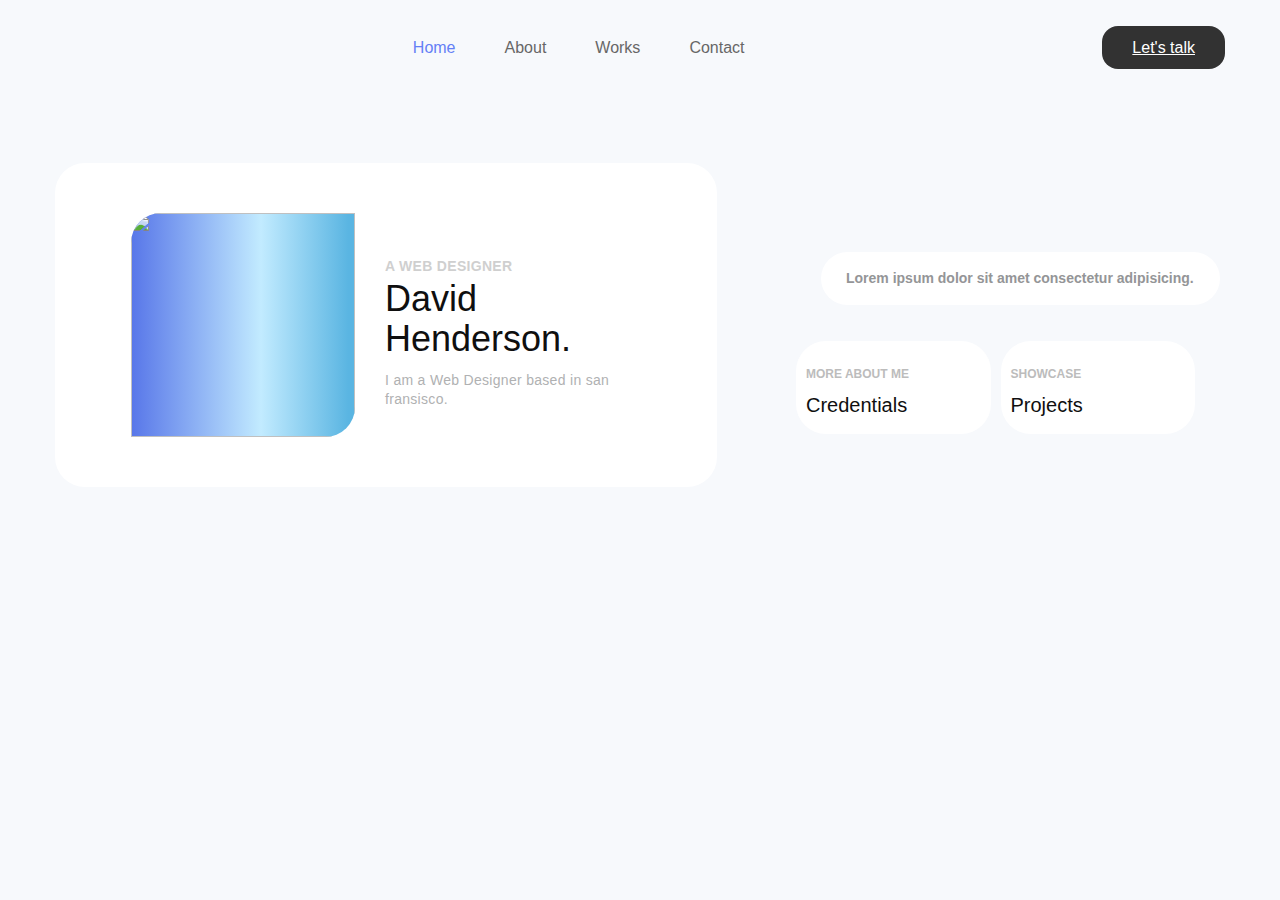
==== index.html @ 9f4f30c0 "Personal Protfolio :computer:" ====
<!DOCTYPE html>
<html lang="en">
<head>
    <meta charset="UTF-8">
    <meta name="viewport" content="width=device-width, initial-scale=1.0">
    <title>Gridx Personal Portfolio Light Version</title>

    <!-- CSS -->
    <link rel="stylesheet" href="./css/style.css">

</head>
<body>

    <!-- Nav -->
    <div class="cro-navbar">
        <div class="cro-navbar-wrapper container">
            <div class="cro-navbar-img">
                <a href="#" class="cro-navbar-img-logo">
                    <img src="https://wpriverthemes.com/gridx/wp-content/themes/gridx/assets/images/logo-dark.svg" alt="" class="cro-navbar-img-logoImg">
                </a>
            </div>
            <div class="cro-navbar-nav">
                <ul class="cro-navbar-nav-ul">
                    <li class="cro-navbar-nav-li liOne"><a href="#">Home</a></li>
                    <li class="cro-navbar-nav-li liTwo"><a href="#">About</a></li>
                    <li class="cro-navbar-nav-li liThree"><a href="#">Works</a></li>
                    <li class="cro-navbar-nav-li liFour"><a href="#">Contact</a></li>
                </ul>
            </div>
            <div class="cro-navbar-logIn">
                <a href="#" class="theme-btn">Let's talk</a>
            </div>
        </div>
    </div>

    <!-- About -->
    <div class="cro-about-area">
        <div class="cro-about-area-wrapper container">
            <div class="cro-about-area-sectionOne">
                <div class="cro-about-area-sectionOne-img about-me-box">
                    <a href="#" class="cro-about-area-sectionOne-img-link"></a>
                    <div class="cro-about-area-sectionOne-img-box">
                        <img src="	https://wpriverthemes.com/gridxlight/wp-content/uploads/2023/04/me.png" alt="" class="cro-about-area-sectionOne-img-boxImg">
                    </div>
                    <div class="cro-about-area-sectionOne-des">
                        <h4 class="cro-about-area-sectionOne-des-h4">A WEB DESIGNER</h4>
                        <h1 class="cro-about-area-sectionOne-des-h1">David Henderson.</h1>
                        <p class="cro-about-area-sectionOne-des-p">I am a Web Designer based in san fransisco.</p>
                        <a href="#" class="cro-about-area-sectionOne-des-btn">
                            <img src="https://wpriverthemes.com/gridx/wp-content/themes/gridx/assets/images/icon-2.svg" alt="" class="cro-about-area-sectionOne-des-btnImg">
                        </a>
                    </div>
                </div>
                <div class="cro-about-area-sectionOne-details">
                    <div class="cro-about-area-sectionOne-details-tab">
                        <h4 class="cro-about-area-sectionOne-details-tab-h4">Lorem ipsum dolor sit amet consectetur adipisicing.</h4>
                    </div>
                    <div class="cro-about-area-sectionOne-details-tab-img">
                        <div class="cro-about-area-sectionOne-details-tab-imgOne">
                            <a href="#" class="cro-about-area-sectionOne-details-tab-imgOne-link"></a>
                            <img src="https://wpriverthemes.com/gridxlight/wp-content/uploads/2023/04/sign.png" alt="" class="cro-about-area-sectionOne-details-tab-imgOne-linkImg">
                            <div class="cro-about-area-sectionOne-details-tab-imgOne-details">
                                <div class="cro-about-area-sectionOne-details-tab-imgOne-det">
                                    <h4 class="cro-about-area-sectionOne-details-tab-imgOne-det-h4">MORE ABOUT ME</h4>
                                    <h1 class="cro-about-area-sectionOne-details-tab-imgOne-det-h1">Credentials</h1>
                                </div>
                                <div class="cro-about-area-sectionOne-des-btn-btnImg">
                                    <img src="https://wpriverthemes.com/gridx/wp-content/themes/gridx/assets/images/icon-2.svg" alt="" class="cro-about-area-sectionOne-des-btnImg">
                                </div>
                            </div>
                        </div>
                        <div class="cro-about-area-sectionOne-details-tab-imgTwo">
                            <a href="#" class="cro-about-area-sectionOne-details-tab-imgOne-link"></a>
                            <img src="	https://wpriverthemes.com/gridxlight/wp-content/uploads/2023/04/my-works.png" alt="" class="cro-about-area-sectionOne-details-tab-imgOne-linkImg">
                            <div class="cro-about-area-sectionOne-details-tab-imgOne-details">
                                <div class="cro-about-area-sectionOne-details-tab-imgOne-det">
                                    <h4 class="cro-about-area-sectionOne-details-tab-imgOne-det-h4">SHOWCASE</h4>
                                    <h1 class="cro-about-area-sectionOne-details-tab-imgOne-det-h1">Projects</h1>
                                </div>
                                <div class="cro-about-area-sectionOne-des-btn-btnImg">
                                    <img src="https://wpriverthemes.com/gridx/wp-content/themes/gridx/assets/images/icon-2.svg" alt="" class="cro-about-area-sectionOne-des-btnImg">
                                </div>
                            </div>
                        </div>
                    </div>
                </div>
            </div>
            <div class="cro-about-area-sectionTwo">
                
            </div>
            <div class="cro-about-area-sectionThree"></div>
        </div>
    </div>
</body>
</html>
---- css/style.css ----
body {
    font-family: 'Inter', sans-serif;
    font-size: 14px;
    scroll-behavior: smooth;
    color: #949597;
    background: #F7F9FC;
    line-height: 19.2px;
}


/* navbar */
.cro-navbar{
    margin-top: 12px;
}

.container{
    max-width: 1170px;
    margin-left: auto;
    margin-right: auto;
}

.cro-navbar-wrapper{
    display: flex;
    align-items: center;
    justify-content: space-between;
}

.cro-navbar-img-logo{
    display: inline-block;
    z-index: 16;
}

.cro-navbar-img-logoImg{
    display: block;
}

.cro-navbar-nav{
    margin: 0;
    padding: 0;
    position: relative;
    display: flex;
    flex-wrap: wrap;
    align-items: center;
    justify-content: space-between;
}

.cro-navbar-nav-ul{
    display: flex;
    align-items: center;
    gap: 49px;
    margin: 0;
    padding: 0;
}

.cro-navbar-nav-li{
    list-style: none;
}

.cro-navbar-nav-li a{
    font-size: 16px;
    color: #676767;
    transition: .3s;
    display: block;
    padding: 26px 0px;
    text-decoration: none;
}

.cro-navbar-nav-li.liOne a{
    color: #6480F6;
}

.cro-navbar-nav-li a:hover{
    color: #6480F6;
}

.cro-navbar-logIn .theme-btn{
    color: #fff;
    display: inline-block;
    transition: .3s;
    border-radius: 16px;
    font-size: 16px;
    font-weight: 500;
    padding: 12px 30px;
    background-color: rgb(50, 50, 50);
}

.cro-navbar-logIn .theme-btn:hover{
    background-color: #6480F6;
}

/* About */

.cro-about-area{
    padding-top: 80px;
}

.cro-about-area-sectionOne{
    display: flex;
    max-width: 1140px;
    justify-content: space-between;
    align-items: center;
}

.cro-about-area-sectionOne-img.about-me-box{
    background-color: #FFFFFF;
    position: relative;
    padding: 50px 46px;
    display: flex;
    gap: 30px;
    justify-content: center;
    align-items: center;
    cursor: pointer;
    border-radius: 30px;
}

/* .cro-about-area-sectionOne-img.about-me-box a{
    cursor: pointer;
} */

.cro-about-area-sectionOne-img-box {
    width: 224px;
    height: 224px;
    position: relative;
    overflow: hidden;
    background: linear-gradient(90deg, #3C58E3 -15%, #C2EBFF 58%, #5AB5E2 97%);
    border-radius: 30px 0 30px 0;
    flex: none;
}

.cro-about-area-sectionOne-img-boxImg{
    display: block;
    height: 100%;
    object-fit: cover;
    width: 100%;
}

.cro-about-area-sectionOne-des-h4{
    color: #BCBCBC;
    opacity: 0.7;
    font-size: 14px;
    letter-spacing: 0.3px;
    margin-bottom: 3px;
}

.cro-about-area-sectionOne-des-h1{
    font-size: 36px;
    line-height: 40px;
    color: #0F0F0F;
    font-weight: 500;
    margin-bottom: 12px;
    margin-top: 0;
}

.cro-about-area-sectionOne-des-p{
    color: #B0B1B2;
    font-size: 14px;
    letter-spacing: 0.3px;
    margin-bottom: 3px;
    margin-top: 0;
}



a.cro-about-area-sectionOne-des-btn {
    display: block;
    position: absolute;
    right: 30px;
    bottom: 30px;
    opacity: 0.2;
    transition: .3s;
}

img.cro-about-area-sectionOne-des-btnImg {
    height: auto;
    max-width: 100%;
    border: none;
    border-radius: 0;
    box-shadow: none;
}

.cro-about-area-sectionOne-img.about-me-box:hover .cro-about-area-sectionOne-des-btn {
    opacity: 0.9;
}

.cro-about-area-sectionOne-details-tab-img {
    display: flex;
    gap: 10px;
}

.cro-about-area-sectionOne-details-tab {
    margin-top: 0;
    padding: 17px 25px;
    width: 100%;
}

h4.cro-about-area-sectionOne-details-tab-h4 {
    background-color: #FFFFFF;
    padding: 17px 25px;
    border-radius: 30px;
}

.cro-about-area-sectionOne-details-tab-imgOne {
    width: 100%;
    background-color: #FFFFFF;
    padding: 5px;
    border-radius: 30px;
    cursor: pointer;
}

img.cro-about-area-sectionOne-details-tab-imgOne-linkImg {
    height: auto;
    max-width: 100%;
    border: none;
    border-radius: 0;
    box-shadow: none;
}

h4.cro-about-area-sectionOne-details-tab-imgOne-det-h4 {
    color: #BCBCBC;
    font-size: 12px;
    margin-bottom: 12px;
    text-transform: uppercase;
    margin-top: 0;
    margin-left: 5px;
}

h1.cro-about-area-sectionOne-details-tab-imgOne-det-h1 {
    font-size: 20px;
    color: #0F0F0F;
    font-weight: 500;
    margin-top: 0;
    margin-left: 5px;
}

.cro-about-area-sectionOne-details-tab-imgTwo {
    width: 100%;
    background-color: #FFFFFF;
    padding: 5px;
    border-radius: 30px;
    cursor: pointer;
}

.cro-about-area-sectionOne-details-tab-imgOne-details {
    display: flex;
    align-items: center;
    justify-content: space-between;
}

.cro-about-area-sectionOne-des-btn-btnImg {
    display: block;
    opacity: 0.2;
    transition: .3s;
}

a.cro-about-area-sectionOne-des-btnImg {
    height: auto;
    max-width: 100%;
    display: block;
    border: none;
    border-radius: 0;
    box-shadow: none;
}

.cro-about-area-sectionOne-details-tab-imgOne:hover .cro-about-area-sectionOne-des-btn-btnImg {
    opacity: 0.9;
}
  
.cro-about-area-sectionOne-details-tab-imgTwo:hover .cro-about-area-sectionOne-des-btn-btnImg {
    opacity: 0.9;
}
  

@media (min-width: 768px){
    .cro-about-area-sectionOne-img.about-me-box{
        width: 50%;
    }
    .cro-about-area-sectionOne-details{
        width: 35%;
    }
}
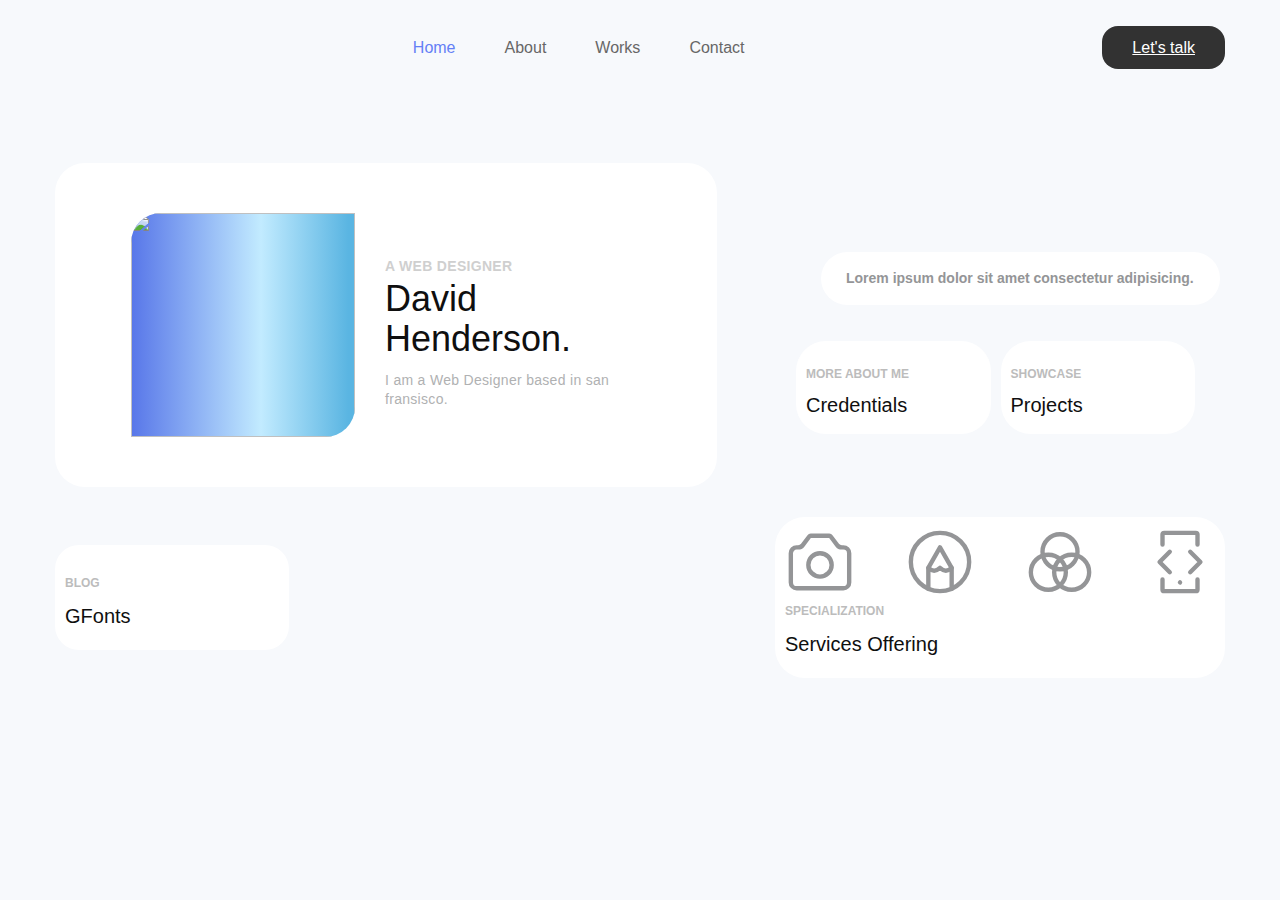
==== commit cc1d173b: "Personal Protfolio :computer:" ====
--- a/index.html
+++ b/index.html
@@ -86,7 +86,51 @@
                 </div>
             </div>
             <div class="cro-about-area-sectionTwo">
-                
+                <div class="cro-about-area-sectionTwo-one">
+                    <div class="cro-about-area-sectionTwo-img">
+                        <a href="#" class="cro-about-area-sectionTwo-img-link"></a>
+                        <img src="https://wpriverthemes.com/gridxlight/wp-content/uploads/2023/04/gfonts.png" alt="" class="cro-about-area-sectionTwo-imgImg">
+                    </div>
+                    <div class="cro-about-area-sectionTwo-descrip">
+                        <div class="cro-about-area-sectionTwo-descrip-info">
+                            <h4 class="cro-about-area-sectionTwo-descrip-info-h4">BLOG</h4>
+                            <h1 class="cro-about-area-sectionTwo-descrip-info-h2">GFonts</h1>
+                        </div>
+                        <div class="cro-about-area-sectionOne-des-btn-btnImg">
+                            <img src="https://wpriverthemes.com/gridx/wp-content/themes/gridx/assets/images/icon-2.svg" alt="" class="cro-about-area-sectionOne-des-btnImg">
+                        </div>
+                    </div>
+                </div>
+                <div class="cro-about-area-sectionTwo-two">
+                    <a href="#" class="cro-about-area-sectionTwo-two-link"></a>
+                    <div class="cro-about-area-sectionTwo-two-firstDiv">
+                        <div class="cro-about-area-sectionTwo-two-firstDiv-one">
+                            <!-- <img src="" alt="" class="cro-about-area-sectionTwo-two-firstDiv-img"> -->
+                            <svg xmlns="http://www.w3.org/2000/svg" stroke-width="1.5" viewBox="0 0 24 24" fill="none"><path d="M2 19V9C2 7.89543 2.89543 7 4 7H4.5C5.12951 7 5.72229 6.70361 6.1 6.2L8.32 3.24C8.43331 3.08892 8.61115 3 8.8 3H15.2C15.3889 3 15.5667 3.08892 15.68 3.24L17.9 6.2C18.2777 6.70361 18.8705 7 19.5 7H20C21.1046 7 22 7.89543 22 9V19C22 20.1046 21.1046 21 20 21H4C2.89543 21 2 20.1046 2 19Z" stroke="currentColor" stroke-linecap="round" stroke-linejoin="round"/><path d="M12 17C14.2091 17 16 15.2091 16 13C16 10.7909 14.2091 9 12 9C9.79086 9 8 10.7909 8 13C8 15.2091 9.79086 17 12 17Z" stroke="currentColor" stroke-linecap="round" stroke-linejoin="round"/></svg>
+                        </div>
+                        <div class="cro-about-area-sectionTwo-two-firstDiv-one">
+                            <!-- <img src="" alt="" class="cro-about-area-sectionTwo-two-firstDiv-img"> -->
+                            <svg xmlns="http://www.w3.org/2000/svg" stroke-width="1.5" viewBox="0 0 24 24" fill="none"><path d="M12 2C6.47715 2 2 6.47715 2 12C2 17.5228 6.47715 22 12 22C17.5228 22 22 17.5228 22 12C22 6.47715 17.5228 2 12 2Z" stroke="currentColor" stroke-linecap="round" stroke-linejoin="round"/><path d="M8 21.1679V14L12 7L16 14V21.1679" stroke="currentColor" stroke-linecap="round" stroke-linejoin="round"/><path d="M8 14C8 14 9.12676 15 10 15C10.8732 15 12 14 12 14C12 14 13.1268 15 14 15C14.8732 15 16 14 16 14" stroke="currentColor" stroke-linecap="round" stroke-linejoin="round"/></svg>
+                        </div>
+                        <div class="cro-about-area-sectionTwo-two-firstDiv-one">
+                            <!-- <img src="" alt="" class="cro-about-area-sectionTwo-two-firstDiv-img"> -->
+                            <svg xmlns="http://www.w3.org/2000/svg" stroke-width="1.5" viewBox="0 0 24 24" fill="none"><path d="M12 14.5C15.3137 14.5 18 11.8137 18 8.5C18 5.18629 15.3137 2.5 12 2.5C8.68629 2.5 6 5.18629 6 8.5C6 11.8137 8.68629 14.5 12 14.5Z" stroke="currentColor" stroke-linecap="round" stroke-linejoin="round"/><path d="M16 21.5C19.3137 21.5 22 18.8137 22 15.5C22 12.1863 19.3137 9.5 16 9.5C12.6863 9.5 10 12.1863 10 15.5C10 18.8137 12.6863 21.5 16 21.5Z" stroke="currentColor" stroke-linecap="round" stroke-linejoin="round"/><path d="M8 21.5C11.3137 21.5 14 18.8137 14 15.5C14 12.1863 11.3137 9.5 8 9.5C4.68629 9.5 2 12.1863 2 15.5C2 18.8137 4.68629 21.5 8 21.5Z" stroke="currentColor" stroke-linecap="round" stroke-linejoin="round"/></svg>
+                        </div>
+                        <div class="cro-about-area-sectionTwo-two-firstDiv-one">
+                            <!-- <img src="" alt="" class="cro-about-area-sectionTwo-two-firstDiv-img"> -->
+                            <svg xmlns="http://www.w3.org/2000/svg" viewBox="0 0 24 24" stroke-width="1.5" fill="none"><path d="M12 19.01L12.01 18.9989" stroke="currentColor" stroke-linecap="round" stroke-linejoin="round"/><path d="M18 18V21.4C18 21.7314 17.7314 22 17.4 22H6.6C6.26863 22 6 21.7314 6 21.4V18" stroke="currentColor" stroke-linecap="round"/><path d="M18 6V2.6C18 2.26863 17.7314 2 17.4 2H6.6C6.26863 2 6 2.26863 6 2.6V6" stroke="currentColor" stroke-linecap="round"/><path d="M15.5 8.5L19 12L15.5 15.5" stroke="currentColor" stroke-linecap="round" stroke-linejoin="round"/><path d="M8.5 8.5L5 12L8.5 15.5" stroke="currentColor" stroke-linecap="round" stroke-linejoin="round"/></svg>
+                        </div>
+                    </div>
+                    <div class="cro-about-area-sectionTwo-two-secondDiv">
+                        <div class="cro-about-area-sectionTwo-two-secondDiv-info">
+                            <h4 class="cro-about-area-sectionTwo-two-secondDiv-info-h4">SPECIALIZATION</h4>
+                            <h1 class="cro-about-area-sectionTwo-two-secondDiv-info-h2">Services Offering</h1>
+                        </div>
+                        <div class="cro-about-area-sectionOne-des-btn-btnImg">
+                            <img src="https://wpriverthemes.com/gridx/wp-content/themes/gridx/assets/images/icon-2.svg" alt="" class="cro-about-area-sectionOne-des-btnImg">
+                        </div>
+                    </div>
+                </div>
             </div>
             <div class="cro-about-area-sectionThree"></div>
         </div>
--- a/css/style.css
+++ b/css/style.css
@@ -269,6 +269,86 @@
 .cro-about-area-sectionOne-details-tab-imgTwo:hover .cro-about-area-sectionOne-des-btn-btnImg {
     opacity: 0.9;
 }
+
+/* **** */
+
+.cro-about-area-sectionTwo-two-firstDiv-one svg{
+    width: 100%;
+    height: 70px;
+}
+
+.cro-about-area-sectionTwo {
+    display: flex;
+    align-items: center;
+    gap: 5px;
+    justify-content: space-between;
+    margin-top: 30px;
+}
+
+.cro-about-area-sectionTwo-one {
+    width: 20%;
+    background-color: #FFFFFF;
+    border-radius: 24px;
+    cursor: pointer;
+}
+
+.cro-about-area-sectionTwo-descrip {
+    display: flex;
+    align-items: center;
+    justify-content: space-between;
+    padding: 10px;
+}
+
+h4.cro-about-area-sectionTwo-descrip-info-h4 {
+    color: #BCBCBC;
+    font-size: 12px;
+    margin-bottom: 12px;
+    text-transform: uppercase;
+    margin-top: 0;
+}
+
+h1.cro-about-area-sectionTwo-descrip-info-h2 {
+    font-size: 20px;
+    color: #0F0F0F;
+    font-weight: 500;
+}
+
+.cro-about-area-sectionTwo-descrip-info {}
+
+.cro-about-area-sectionTwo-two-firstDiv {
+    display: flex;
+    width: 100%;
+    align-items: center;
+    justify-content: space-between;
+    gap: 50px;
+}
+
+.cro-about-area-sectionTwo-two-secondDiv {
+    display: flex;
+    align-items: center;
+    justify-content: space-between;
+}
+
+.cro-about-area-sectionTwo-two {
+    cursor: pointer;
+    background-color: #FFFFFF;
+    padding: 10px;
+    border-radius: 30px;
+}
+
+h4.cro-about-area-sectionTwo-two-secondDiv-info-h4 {
+    color: #BCBCBC;
+    font-size: 12px;
+    margin-bottom: 12px;
+    text-transform: uppercase;
+    margin-top: 0;
+}
+
+h1.cro-about-area-sectionTwo-two-secondDiv-info-h2 {
+    font-size: 20px;
+    color: #0F0F0F;
+    font-weight: 500;
+}
   
 
 @media (min-width: 768px){
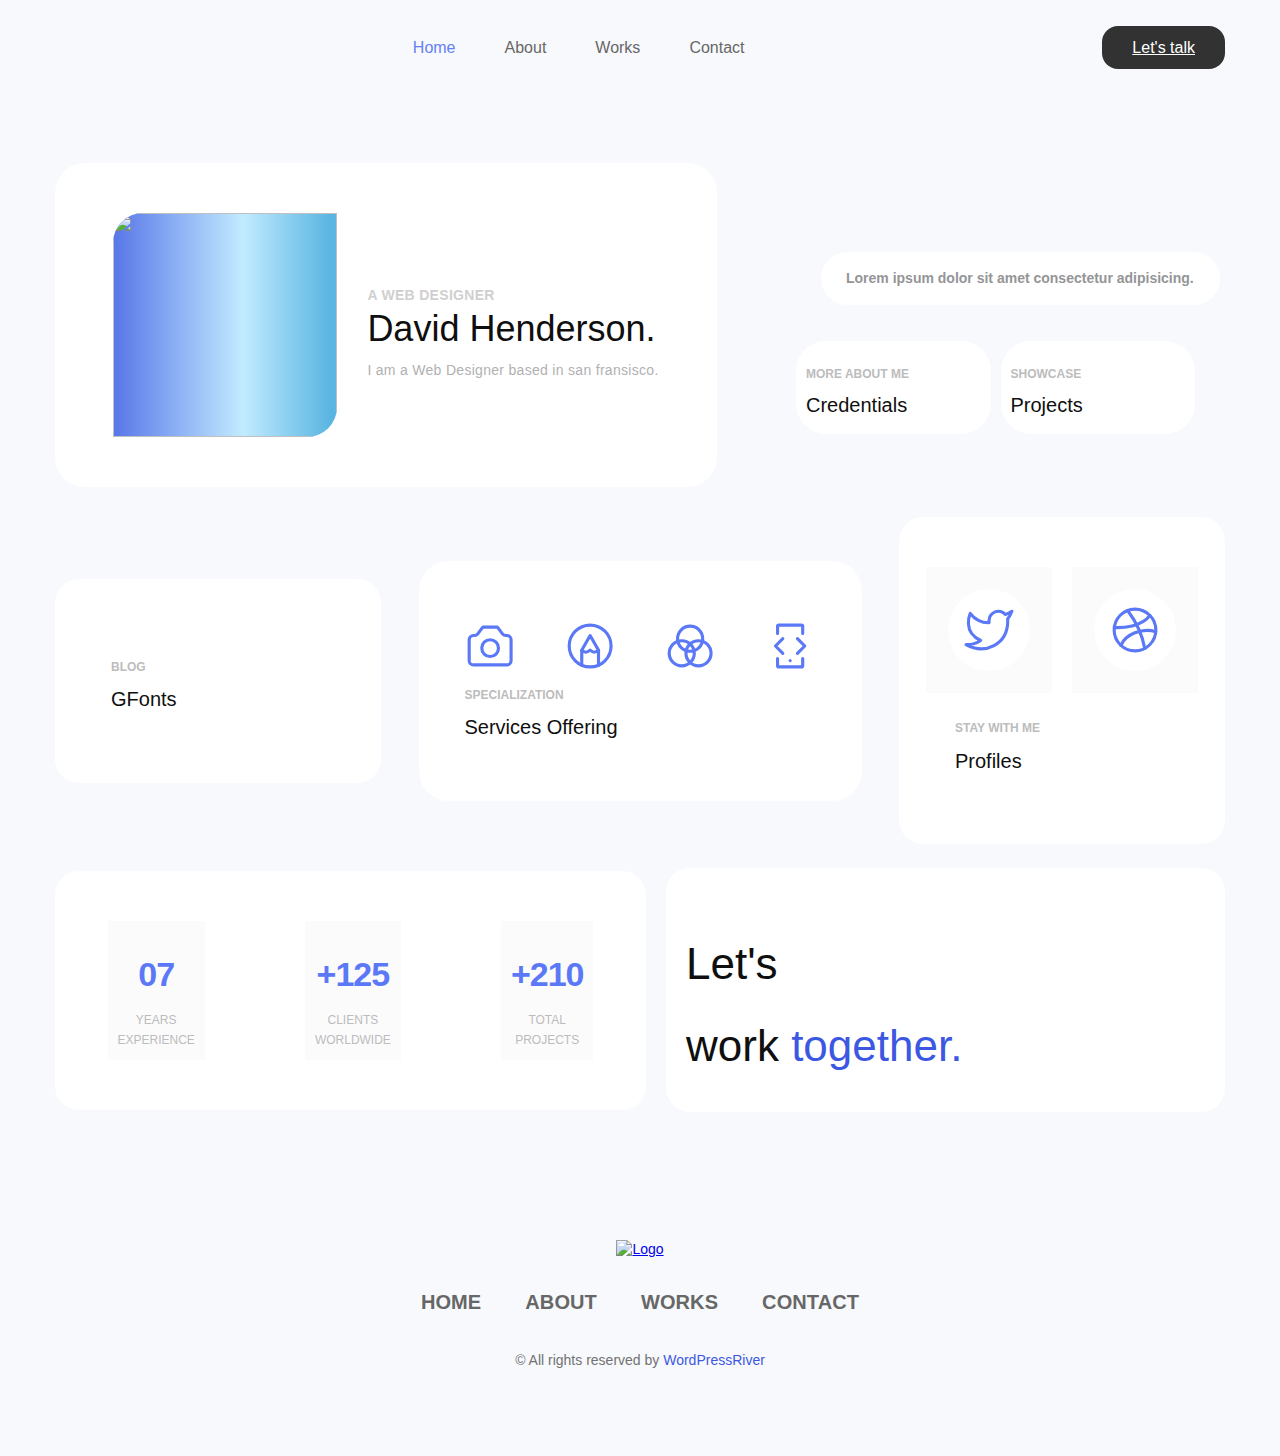
==== commit a7f4498f: "Personal Protfolio :computer:" ====
--- a/index.html
+++ b/index.html
@@ -22,7 +22,7 @@
             <div class="cro-navbar-nav">
                 <ul class="cro-navbar-nav-ul">
                     <li class="cro-navbar-nav-li liOne"><a href="#">Home</a></li>
-                    <li class="cro-navbar-nav-li liTwo"><a href="#">About</a></li>
+                    <li class="cro-navbar-nav-li liTwo"><a href="./about.html">About</a></li>
                     <li class="cro-navbar-nav-li liThree"><a href="#">Works</a></li>
                     <li class="cro-navbar-nav-li liFour"><a href="#">Contact</a></li>
                 </ul>
@@ -38,18 +38,19 @@
         <div class="cro-about-area-wrapper container">
             <div class="cro-about-area-sectionOne">
                 <div class="cro-about-area-sectionOne-img about-me-box">
-                    <a href="#" class="cro-about-area-sectionOne-img-link"></a>
-                    <div class="cro-about-area-sectionOne-img-box">
-                        <img src="	https://wpriverthemes.com/gridxlight/wp-content/uploads/2023/04/me.png" alt="" class="cro-about-area-sectionOne-img-boxImg">
-                    </div>
-                    <div class="cro-about-area-sectionOne-des">
-                        <h4 class="cro-about-area-sectionOne-des-h4">A WEB DESIGNER</h4>
-                        <h1 class="cro-about-area-sectionOne-des-h1">David Henderson.</h1>
-                        <p class="cro-about-area-sectionOne-des-p">I am a Web Designer based in san fransisco.</p>
-                        <a href="#" class="cro-about-area-sectionOne-des-btn">
-                            <img src="https://wpriverthemes.com/gridx/wp-content/themes/gridx/assets/images/icon-2.svg" alt="" class="cro-about-area-sectionOne-des-btnImg">
-                        </a>
-                    </div>
+                    <a href="./about.html" class="cro-about-area-sectionOne-img-link">
+                        <div class="cro-about-area-sectionOne-img-box">
+                            <img src="	https://wpriverthemes.com/gridxlight/wp-content/uploads/2023/04/me.png" alt="" class="cro-about-area-sectionOne-img-boxImg">
+                        </div>
+                        <div class="cro-about-area-sectionOne-des">
+                            <h4 class="cro-about-area-sectionOne-des-h4">A WEB DESIGNER</h4>
+                            <h1 class="cro-about-area-sectionOne-des-h1">David Henderson.</h1>
+                            <p class="cro-about-area-sectionOne-des-p">I am a Web Designer based in san fransisco.</p>
+                            <a href="#" class="cro-about-area-sectionOne-des-btn">
+                                <img src="https://wpriverthemes.com/gridx/wp-content/themes/gridx/assets/images/icon-2.svg" alt="" class="cro-about-area-sectionOne-des-btnImg">
+                            </a>
+                        </div>
+                    </a>
                 </div>
                 <div class="cro-about-area-sectionOne-details">
                     <div class="cro-about-area-sectionOne-details-tab">
@@ -131,8 +132,86 @@
                         </div>
                     </div>
                 </div>
-            </div>
-            <div class="cro-about-area-sectionThree"></div>
+                <div class="cro-about-area-sectionTwo-three">
+                    <div class="cro-about-area-sectionTwo-three-img">
+                        <div class="cro-about-area-sectionTwo-three-imgOne">
+                            <a href="" class="cro-about-area-sectionTwo-three-imgOne-link">
+                                <!-- <img src="" alt="" class="cro-about-area-sectionTwo-three-imgOne-img"> -->
+                            <svg xmlns="http://www.w3.org/2000/svg" stroke-width="1.5" viewBox="0 0 24 24" fill="none"><path d="M23 3.01006C23 3.01006 20.9821 4.20217 19.86 4.54006C19.2577 3.84757 18.4573 3.35675 17.567 3.13398C16.6767 2.91122 15.7395 2.96725 14.8821 3.29451C14.0247 3.62177 13.2884 4.20446 12.773 4.96377C12.2575 5.72309 11.9877 6.62239 12 7.54006V8.54006C10.2426 8.58562 8.50127 8.19587 6.93101 7.4055C5.36074 6.61513 4.01032 5.44869 3 4.01006C3 4.01006 -1 13.0101 8 17.0101C5.94053 18.408 3.48716 19.109 1 19.0101C10 24.0101 21 19.0101 21 7.51006C20.9991 7.23151 20.9723 6.95365 20.92 6.68006C21.9406 5.67355 23 3.01006 23 3.01006Z" stroke="currentColor" stroke-linecap="round" stroke-linejoin="round"/></svg>
+                            </a>
+                        </div>
+                        <div class="cro-about-area-sectionTwo-three-imgTwo">
+                            <a href="" class="cro-about-area-sectionTwo-three-imgOne-link">
+                                <!-- <img src="" alt="" class="cro-about-area-sectionTwo-three-imgOne-img"> -->
+                            <svg xmlns="http://www.w3.org/2000/svg" stroke-width="1.5" viewBox="0 0 24 24" fill="none"><path d="M2 12C2 17.5228 6.47715 22 12 22C17.5228 22 22 17.5228 22 12C22 6.47715 17.5228 2 12 2C6.47715 2 2 6.47715 2 12Z" stroke="currentColor" stroke-linecap="round" stroke-linejoin="round"/><path d="M16.6726 20.8435C15.5 14 12.5 8.00003 8.5 2.62964" stroke="currentColor" stroke-linecap="round" stroke-linejoin="round"/><path d="M2.06653 10.8406C6.00004 11 15.2829 10.5 19.1415 5" stroke="currentColor" stroke-linecap="round" stroke-linejoin="round"/><path d="M21.9677 12.81C15.3438 10.8407 7.50002 14.0001 5.23145 19.3613" stroke="currentColor" stroke-linecap="round" stroke-linejoin="round"/></svg>
+                            </a>
+                        </div>
+                    </div>
+                    <div class="cro-about-area-sectionTwo-three-descrip">
+                        <div class="cro-about-area-sectionTwo-descrip">
+                            <div class="cro-about-area-sectionTwo-descrip-info">
+                                <h4 class="cro-about-area-sectionTwo-descrip-info-h4">STAY WITH ME</h4>
+                                <h1 class="cro-about-area-sectionTwo-descrip-info-h2">Profiles</h1>
+                            </div>
+                            <div class="cro-about-area-sectionOne-des-btn-btnImg">
+                                <img src="https://wpriverthemes.com/gridx/wp-content/themes/gridx/assets/images/icon-2.svg" alt="" class="cro-about-area-sectionOne-des-btnImg">
+                            </div>
+                        </div>
+                    </div>
+                </div>
+            </div>
+            <div class="cro-about-area-sectionThree">
+                <div class="cro-about-area-sectionThree-client">
+                    <div class="cro-about-area-sectionThree-client-item">
+                        <h1 class="cro-about-area-sectionThree-client-item-h1">07</h1>
+                        <p class="cro-about-area-sectionThree-client-item-p">Years <br>Experience</p>
+                    </div>
+                    <div class="cro-about-area-sectionThree-client-item">
+                        <h1 class="cro-about-area-sectionThree-client-item-h1">+125</h1>
+                        <p class="cro-about-area-sectionThree-client-item-p">CLIENTS  <br>WORLDWIDE</p>
+                    </div>
+                    <div class="cro-about-area-sectionThree-client-item">
+                        <h1 class="cro-about-area-sectionThree-client-item-h1">+210</h1>
+                        <p class="cro-about-area-sectionThree-client-item-p">TOTAL <br>PROJECTS</p>
+                    </div>
+                </div>
+                <div class="cro-about-area-sectionThree-client-work">
+                    <div class="cro-about-area-sectionThree-client-work-img">
+                        <img src="https://wpriverthemes.com/gridx/wp-content/themes/gridx/assets/images/icon2-2.png" alt="" class="cro-about-area-sectionThree-client-work-imgImg">
+                    </div>
+                    <div class="cro-about-area-sectionTwo-descrip">
+                        <div class="cro-about-area-sectionTwo-descrip-info">
+                            <h4 class="cro-about-area-sectionTwo-descrip-info-h4">Let's </h4>
+                            <h1 class="cro-about-area-sectionTwo-descrip-info-h2">work <span>together.</span></h1>
+                        </div>
+                        <div class="cro-about-area-sectionOne-des-btn-btnImg">
+                            <img src="https://wpriverthemes.com/gridx/wp-content/themes/gridx/assets/images/icon-2.svg" alt="" class="cro-about-area-sectionOne-des-btnImg">
+                        </div>
+                    </div>
+                </div>
+            </div>
+        </div>
+    </div>
+
+    <!-- Footer -->
+    <div class="cro-footer">
+        <div class="cro-footer-wrapper container">
+            <div class="footer-content text-center">
+                <a href="https://wpriverthemes.com/gridxlight/" class="logo">
+                  <img src="https://wpriverthemes.com/gridx/wp-content/themes/gridx/assets/images/logo-dark.svg" alt="Logo">
+                </a>
+              
+                <ul data-in="#" data-out="#" class="footer-menu" id="menu-footer-menu">
+                  <li id="menu-item-1856" class="menu-item menu-item-type-post_type menu-item-object-page menu-item-home current-menu-item page_item page-item-13 current_page_item menu-item-1856 active"><a title="Home" href="https://wpriverthemes.com/gridxlight/">Home</a></li>
+                  <li id="menu-item-1857" class="menu-item menu-item-type-post_type menu-item-object-page menu-item-1857"><a title="About" href="#">About</a></li>
+                  <li id="menu-item-1859" class="menu-item menu-item-type-post_type menu-item-object-page menu-item-1859"><a title="Works" href="#">Works</a></li>
+                  <li id="menu-item-1858" class="menu-item menu-item-type-post_type menu-item-object-page menu-item-1858"><a title="Contact" href="#">Contact</a></li>
+                </ul>
+                <p class="copyright">
+                  © All rights reserved by <span>WordPressRiver</span>
+                </p>
+              </div>
+              
         </div>
     </div>
 </body>
--- a/css/style.css
+++ b/css/style.css
@@ -270,11 +270,20 @@
     opacity: 0.9;
 }
 
+.cro-about-area-sectionTwo-three:hover .cro-about-area-sectionOne-des-btn-btnImg {
+    opacity: 0.9;
+}
+
+.cro-about-area-sectionThree-client-work:hover .cro-about-area-sectionOne-des-btn-btnImg {
+    opacity: 0.9;
+}
+
 /* **** */
 
 .cro-about-area-sectionTwo-two-firstDiv-one svg{
     width: 100%;
     height: 70px;
+    color: #5B78F6;
 }
 
 .cro-about-area-sectionTwo {
@@ -290,6 +299,7 @@
     background-color: #FFFFFF;
     border-radius: 24px;
     cursor: pointer;
+    padding: 50px 46px;
 }
 
 .cro-about-area-sectionTwo-descrip {
@@ -313,8 +323,6 @@
     font-weight: 500;
 }
 
-.cro-about-area-sectionTwo-descrip-info {}
-
 .cro-about-area-sectionTwo-two-firstDiv {
     display: flex;
     width: 100%;
@@ -349,7 +357,227 @@
     color: #0F0F0F;
     font-weight: 500;
 }
-  
+
+.cro-about-area-sectionTwo-one:hover .cro-about-area-sectionOne-des-btn-btnImg {
+    opacity: 0.9;
+}
+
+.cro-about-area-sectionTwo-two:hover .cro-about-area-sectionOne-des-btn-btnImg {
+    opacity: 0.9;
+}
+
+.cro-about-area-sectionTwo-three-imgOne svg {
+    width: 100%;
+    height: 50px;
+    color: #5B78F6;
+}
+
+.cro-about-area-sectionTwo-three-imgTwo svg {
+    width: 100%;
+    height: 50px;
+    color: #5B78F6;
+}
+
+.cro-about-area-sectionTwo-three {
+    width: 20%;
+    background-color: #FFFFFF;
+    border-radius: 24px;
+    cursor: pointer;
+    padding: 50px 46px;
+}
+
+.cro-about-area-sectionTwo-three-img {
+    display: flex;
+    gap: 20px;
+    justify-content: center;
+    align-items: center;
+}
+
+.cro-about-area-sectionTwo-three-imgOne {
+    display: flex;
+    align-items: center;
+    justify-content: center;
+    gap: 20px;
+    padding: 22px;
+    margin-bottom: 16px;
+    background: #FBFBFC;
+}
+
+.cro-about-area-sectionTwo-three-imgTwo {
+    display: flex;
+    align-items: center;
+    justify-content: center;
+    gap: 20px;
+    padding: 22px;
+    margin-bottom: 16px;
+    background: #FBFBFC;
+}
+
+a.cro-about-area-sectionTwo-three-imgOne-link {
+    width: 82px;
+    height: 82px;
+    display: flex;
+    align-items: center;
+    justify-content: center;
+    border-radius: 50%;
+    position: relative;
+    background: #ffffff;
+    color: var(--primary_color);
+    transition: .3s;
+    flex: none;
+}
+
+.cro-about-area-sectionTwo-three-imgOne svg:hover{
+    color: #0F0F0F;
+}
+
+.cro-about-area-sectionTwo-three-imgTwo svg:hover{
+    color: #0F0F0F;
+}
+
+.cro-about-area-sectionThree{
+    margin-top: 24px;
+    margin-bottom: 0px;
+    display: flex;
+    gap: 20px;
+    justify-content: center;
+    align-items: center;
+
+}
+
+.cro-about-area-sectionThree-client {
+    width: 50%;
+    background-color: #FFFFFF;
+    border-radius: 24px;
+    padding: 50px 46px;
+    display: flex;
+    justify-content: center;
+    align-items: center;
+    gap: 100px;
+    cursor: auto;
+}
+
+.cro-about-area-sectionThree-client-item {
+    text-align: center;
+    background-color: #FBFBFC;
+    padding: 10px;
+}
+
+h1.cro-about-area-sectionThree-client-item-h1 {
+    font-size: 34px;
+    margin-bottom: 17px;
+    line-height: 1.2;
+    letter-spacing: -1px;
+    color: #5B78F6;
+}
+
+p.cro-about-area-sectionThree-client-item-p {
+    font-size: 12px;
+    color: #BCBCBC;
+    margin: 0;
+    text-transform: uppercase;
+}
+
+.cro-about-area-sectionThree-client-work {
+    width: 50%;
+    background-color: #FFFFFF;
+    border-radius: 24px;
+    padding: 30px;
+    position: relative;
+    cursor: pointer;
+}
+
+.cro-about-area-sectionThree-client-work-img {
+    position: absolute;
+    left: 30px;
+    top: 0px;
+    opacity: 0.9 !important;
+}
+
+.cro-about-area-sectionThree-client-work .cro-about-area-sectionTwo-descrip-info-h4{
+    font-size: 44px;
+    line-height: 52px;
+    font-weight: 500;
+    color: #0F0F0F;
+    margin: 0;
+    margin-top: 30px;
+    margin-left: -20px;
+    text-transform: capitalize;
+}
+
+.cro-about-area-sectionThree-client-work .cro-about-area-sectionTwo-descrip-info-h2{
+    font-size: 44px;
+    line-height: 52px;
+    font-weight: 500;
+    color: #0F0F0F;
+    margin: 0;
+    margin-top: 30px;
+    margin-left: -20px;
+}
+
+.cro-about-area-sectionThree-client-work .cro-about-area-sectionTwo-descrip-info-h2 span{
+    color: #3C58E3;
+}
+
+
+/* Footer */
+.cro-footer {
+    padding-top: 128px;
+    padding-bottom: 78px;
+}
+
+.footer-content.text-center {
+    text-align: center!important;
+}
+
+.footer-content text-center a.logo {
+    display: inline-block;
+}
+
+.footer-content text-center a.logo img {
+    display: block;
+}
+
+ul#menu-footer-menu {
+    margin: 33px 0 37px 0;
+    padding: 0;
+    display: flex;
+    align-items: center;
+    justify-content: center;
+    gap: 44px;
+    flex-wrap: wrap;
+}
+
+ul#menu-footer-menu li {
+    list-style: none;
+}
+
+ul#menu-footer-menu li a{
+    color: #676767;
+    font-size: 20px;
+    text-transform: uppercase;
+    letter-spacing: 0.1px;
+    font-weight: 600;
+    transition: .3s;
+    text-decoration: none;
+}
+
+ul#menu-footer-menu li a:hover{
+    color: #3C58E3;
+}
+
+.footer-content p.copyright {
+    margin: 0;
+    color: #727272;
+    font-size: 14px;
+    font-weight: 500;
+}
+
+.footer-content p.copyright span{
+    color: #3C58E3;
+}
+
+
 
 @media (min-width: 768px){
     .cro-about-area-sectionOne-img.about-me-box{
@@ -358,4 +586,99 @@
     .cro-about-area-sectionOne-details{
         width: 35%;
     }
-}
+    .cro-about-area-sectionOne{
+        flex-direction: row;
+    }
+    .cro-about-area-sectionOne-img.about-me-box{
+        flex-direction: row;
+    }
+    .cro-about-area-sectionOne-details-tab-img{
+        flex-direction: row;
+    }
+    .cro-about-area-sectionTwo{
+        flex-direction: row;
+    }
+    .cro-about-area-sectionTwo-two{
+        width: 30%;
+        padding: 50px 46px;
+    }
+    .cro-about-area-sectionThree-client{
+        flex-direction: row !important;
+        width: 50% !important;
+    }
+
+    .cro-about-area-sectionThree{
+        flex-direction: row;
+    }
+}
+
+@media (min-width: 320px) and (max-width: 767px) {
+    .cro-navbar{
+        display: none;
+    }
+
+    .cro-about-area-sectionOne{
+        flex-direction: column;
+    }
+
+    .cro-about-area-sectionOne-img.about-me-box{
+        flex-direction: column;
+    }
+
+    .cro-about-area-sectionOne-details-tab-img{
+        flex-direction: column;
+        padding: 50px 46px;
+    }
+
+    .cro-about-area-sectionTwo{
+        flex-direction: column;
+    }
+
+    .cro-about-area-sectionTwo-one{
+        width: auto;
+    }
+
+    .cro-about-area-sectionTwo-two{
+        margin: 10px 20px;
+    }
+
+    .cro-about-area-sectionTwo-three{
+        width: auto;
+    }
+
+    .cro-about-area-sectionOne-details-tab{
+        padding: 0;
+    }
+
+    .cro-about-area-sectionThree-client{
+        width: auto;
+        flex-direction: column;
+        margin: 0 10px;
+    }
+
+    .cro-about-area-sectionThree{
+        flex-direction: column;
+    }
+
+    .cro-about-area-sectionThree-client-work .cro-about-area-sectionTwo-descrip-info-h4{
+        font-size: 30px;
+    }
+    .cro-about-area-sectionThree-client-work .cro-about-area-sectionTwo-descrip-info-h2{
+        font-size: 30px;
+        margin-top: 0;
+    }
+
+    ul#menu-footer-menu li a{
+        color: #676767;
+        font-size: 12px;
+        text-transform: uppercase;
+        letter-spacing: 0.1px;
+        font-weight: 600;
+        transition: .3s;
+    }
+}
+
+/* update */
+.cro-about-area-sectionOne-img-link{
+    text-decoration: none;
+}
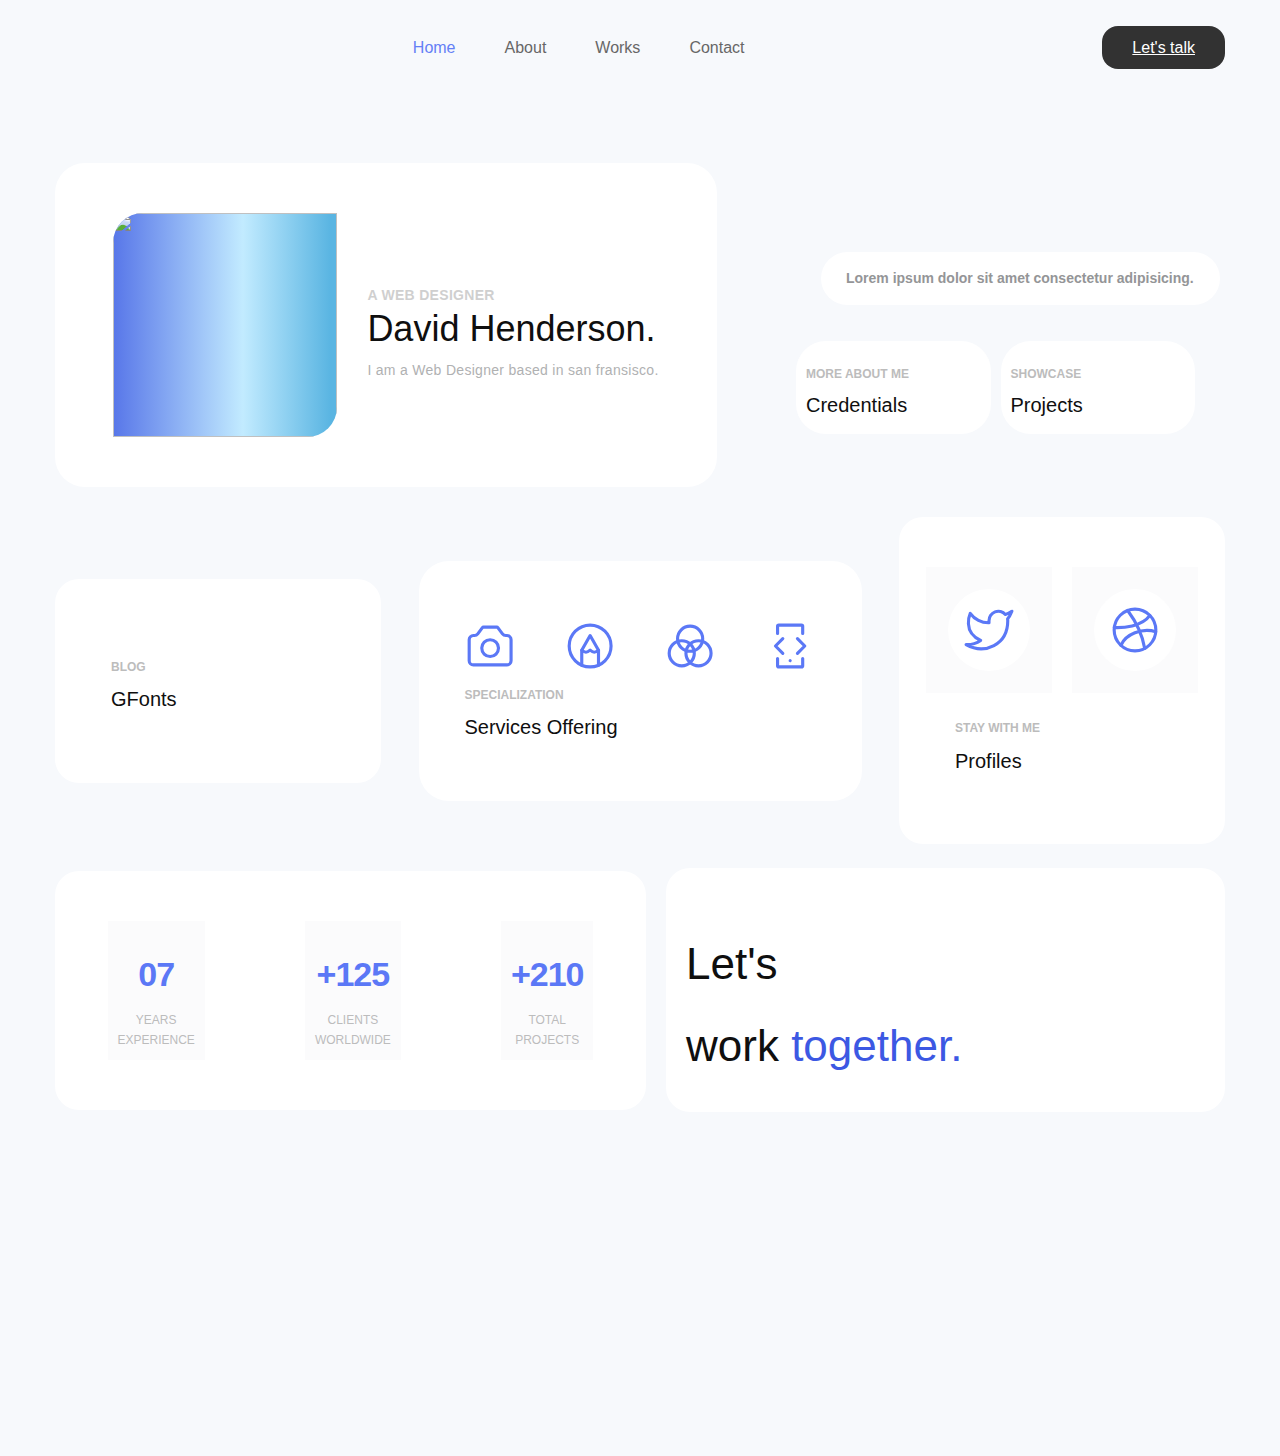
==== commit 6fae2dcf: "Personal Protfolio :computer:" ====
--- a/index.html
+++ b/index.html
@@ -12,146 +12,186 @@
 <body>
 
     <!-- Nav -->
-    <div class="cro-navbar">
-        <div class="cro-navbar-wrapper container">
-            <div class="cro-navbar-img">
-                <a href="#" class="cro-navbar-img-logo">
-                    <img src="https://wpriverthemes.com/gridx/wp-content/themes/gridx/assets/images/logo-dark.svg" alt="" class="cro-navbar-img-logoImg">
-                </a>
-            </div>
-            <div class="cro-navbar-nav">
-                <ul class="cro-navbar-nav-ul">
-                    <li class="cro-navbar-nav-li liOne"><a href="#">Home</a></li>
-                    <li class="cro-navbar-nav-li liTwo"><a href="./about.html">About</a></li>
-                    <li class="cro-navbar-nav-li liThree"><a href="#">Works</a></li>
-                    <li class="cro-navbar-nav-li liFour"><a href="#">Contact</a></li>
-                </ul>
-            </div>
-            <div class="cro-navbar-logIn">
-                <a href="#" class="theme-btn">Let's talk</a>
+    <section class="hidden">
+        <div class="cro-navbar">
+            <div class="cro-navbar-wrapper container">
+                <div class="cro-navbar-img">
+                    <a href="#" class="cro-navbar-img-logo">
+                        <img src="https://wpriverthemes.com/gridx/wp-content/themes/gridx/assets/images/logo-dark.svg" alt="" class="cro-navbar-img-logoImg">
+                    </a>
+                </div>
+                <!-- <div class="cro-navNav"></div> -->
+                <div class="cro-navbar-nav">
+                    <ul class="cro-navbar-nav-ul">
+                        <li class="cro-navbar-nav-li liOne"><a href="./index.html">Home</a></li>
+                        <li class="cro-navbar-nav-li liTwo"><a href="./about.html">About</a></li>
+                        <li class="cro-navbar-nav-li liThree"><a href="./work.html">Works</a></li>
+                        <li class="cro-navbar-nav-li liFour"><a href="./contact.html">Contact</a></li>
+                    </ul>
+                </div>
+                <div class="cro-navbar-logIn">
+                    <a href="./contact.html" class="theme-btn">Let's talk</a>
+                </div>
+            </div>
+            <div class="cro-hamburg">
+                <span class="cro-bar"></span>
+                <span class="cro-bar"></span>
+                <span class="cro-bar"></span>
             </div>
         </div>
-    </div>
+    </section>
 
     <!-- About -->
-    <div class="cro-about-area">
-        <div class="cro-about-area-wrapper container">
-            <div class="cro-about-area-sectionOne">
-                <div class="cro-about-area-sectionOne-img about-me-box">
-                    <a href="./about.html" class="cro-about-area-sectionOne-img-link">
-                        <div class="cro-about-area-sectionOne-img-box">
-                            <img src="	https://wpriverthemes.com/gridxlight/wp-content/uploads/2023/04/me.png" alt="" class="cro-about-area-sectionOne-img-boxImg">
-                        </div>
-                        <div class="cro-about-area-sectionOne-des">
-                            <h4 class="cro-about-area-sectionOne-des-h4">A WEB DESIGNER</h4>
-                            <h1 class="cro-about-area-sectionOne-des-h1">David Henderson.</h1>
-                            <p class="cro-about-area-sectionOne-des-p">I am a Web Designer based in san fransisco.</p>
-                            <a href="#" class="cro-about-area-sectionOne-des-btn">
+    <section class="hidden">
+        <div class="cro-about-area">
+            <div class="cro-about-area-wrapper container">
+                <div class="cro-about-area-sectionOne">
+                    <div class="cro-about-area-sectionOne-img about-me-box">
+                        <a href="./about.html" class="cro-about-area-sectionOne-img-link">
+                            <div class="cro-about-area-sectionOne-img-box">
+                                <img src="	https://wpriverthemes.com/gridxlight/wp-content/uploads/2023/04/me.png" alt="" class="cro-about-area-sectionOne-img-boxImg">
+                            </div>
+                            <div class="cro-about-area-sectionOne-des">
+                                <h4 class="cro-about-area-sectionOne-des-h4">A WEB DESIGNER</h4>
+                                <h1 class="cro-about-area-sectionOne-des-h1">David Henderson.</h1>
+                                <p class="cro-about-area-sectionOne-des-p">I am a Web Designer based in san fransisco.</p>
+                                <a href="#" class="cro-about-area-sectionOne-des-btn">
+                                    <img src="https://wpriverthemes.com/gridx/wp-content/themes/gridx/assets/images/icon-2.svg" alt="" class="cro-about-area-sectionOne-des-btnImg">
+                                </a>
+                            </div>
+                        </a>
+                    </div>
+                    <div class="cro-about-area-sectionOne-details">
+                        <div class="cro-about-area-sectionOne-details-tab">
+                            <h4 class="cro-about-area-sectionOne-details-tab-h4">Lorem ipsum dolor sit amet consectetur adipisicing.</h4>
+                        </div>
+                        <div class="cro-about-area-sectionOne-details-tab-img">
+                            <div class="cro-about-area-sectionOne-details-tab-imgOne">
+                                <a href="#" class="cro-about-area-sectionOne-details-tab-imgOne-link"></a>
+                                <img src="https://wpriverthemes.com/gridxlight/wp-content/uploads/2023/04/sign.png" alt="" class="cro-about-area-sectionOne-details-tab-imgOne-linkImg">
+                                <div class="cro-about-area-sectionOne-details-tab-imgOne-details">
+                                    <div class="cro-about-area-sectionOne-details-tab-imgOne-det">
+                                        <h4 class="cro-about-area-sectionOne-details-tab-imgOne-det-h4">MORE ABOUT ME</h4>
+                                        <h1 class="cro-about-area-sectionOne-details-tab-imgOne-det-h1">Credentials</h1>
+                                    </div>
+                                    <div class="cro-about-area-sectionOne-des-btn-btnImg">
+                                        <img src="https://wpriverthemes.com/gridx/wp-content/themes/gridx/assets/images/icon-2.svg" alt="" class="cro-about-area-sectionOne-des-btnImg">
+                                    </div>
+                                </div>
+                            </div>
+                            <div class="cro-about-area-sectionOne-details-tab-imgTwo">
+                                <a href="#" class="cro-about-area-sectionOne-details-tab-imgOne-link"></a>
+                                <img src="	https://wpriverthemes.com/gridxlight/wp-content/uploads/2023/04/my-works.png" alt="" class="cro-about-area-sectionOne-details-tab-imgOne-linkImg">
+                                <div class="cro-about-area-sectionOne-details-tab-imgOne-details">
+                                    <div class="cro-about-area-sectionOne-details-tab-imgOne-det">
+                                        <h4 class="cro-about-area-sectionOne-details-tab-imgOne-det-h4">SHOWCASE</h4>
+                                        <h1 class="cro-about-area-sectionOne-details-tab-imgOne-det-h1">Projects</h1>
+                                    </div>
+                                    <div class="cro-about-area-sectionOne-des-btn-btnImg">
+                                        <img src="https://wpriverthemes.com/gridx/wp-content/themes/gridx/assets/images/icon-2.svg" alt="" class="cro-about-area-sectionOne-des-btnImg">
+                                    </div>
+                                </div>
+                            </div>
+                        </div>
+                    </div>
+                </div>
+                <div class="cro-about-area-sectionTwo">
+                    <div class="cro-about-area-sectionTwo-one">
+                        <div class="cro-about-area-sectionTwo-img">
+                            <a href="#" class="cro-about-area-sectionTwo-img-link"></a>
+                            <img src="https://wpriverthemes.com/gridxlight/wp-content/uploads/2023/04/gfonts.png" alt="" class="cro-about-area-sectionTwo-imgImg">
+                        </div>
+                        <div class="cro-about-area-sectionTwo-descrip">
+                            <div class="cro-about-area-sectionTwo-descrip-info">
+                                <h4 class="cro-about-area-sectionTwo-descrip-info-h4">BLOG</h4>
+                                <h1 class="cro-about-area-sectionTwo-descrip-info-h2">GFonts</h1>
+                            </div>
+                            <div class="cro-about-area-sectionOne-des-btn-btnImg">
                                 <img src="https://wpriverthemes.com/gridx/wp-content/themes/gridx/assets/images/icon-2.svg" alt="" class="cro-about-area-sectionOne-des-btnImg">
-                            </a>
-                        </div>
-                    </a>
-                </div>
-                <div class="cro-about-area-sectionOne-details">
-                    <div class="cro-about-area-sectionOne-details-tab">
-                        <h4 class="cro-about-area-sectionOne-details-tab-h4">Lorem ipsum dolor sit amet consectetur adipisicing.</h4>
-                    </div>
-                    <div class="cro-about-area-sectionOne-details-tab-img">
-                        <div class="cro-about-area-sectionOne-details-tab-imgOne">
-                            <a href="#" class="cro-about-area-sectionOne-details-tab-imgOne-link"></a>
-                            <img src="https://wpriverthemes.com/gridxlight/wp-content/uploads/2023/04/sign.png" alt="" class="cro-about-area-sectionOne-details-tab-imgOne-linkImg">
-                            <div class="cro-about-area-sectionOne-details-tab-imgOne-details">
-                                <div class="cro-about-area-sectionOne-details-tab-imgOne-det">
-                                    <h4 class="cro-about-area-sectionOne-details-tab-imgOne-det-h4">MORE ABOUT ME</h4>
-                                    <h1 class="cro-about-area-sectionOne-details-tab-imgOne-det-h1">Credentials</h1>
+                            </div>
+                        </div>
+                    </div>
+                    <div class="cro-about-area-sectionTwo-two">
+                        <a href="#" class="cro-about-area-sectionTwo-two-link"></a>
+                        <div class="cro-about-area-sectionTwo-two-firstDiv">
+                            <div class="cro-about-area-sectionTwo-two-firstDiv-one">
+                                <!-- <img src="" alt="" class="cro-about-area-sectionTwo-two-firstDiv-img"> -->
+                                <svg xmlns="http://www.w3.org/2000/svg" stroke-width="1.5" viewBox="0 0 24 24" fill="none"><path d="M2 19V9C2 7.89543 2.89543 7 4 7H4.5C5.12951 7 5.72229 6.70361 6.1 6.2L8.32 3.24C8.43331 3.08892 8.61115 3 8.8 3H15.2C15.3889 3 15.5667 3.08892 15.68 3.24L17.9 6.2C18.2777 6.70361 18.8705 7 19.5 7H20C21.1046 7 22 7.89543 22 9V19C22 20.1046 21.1046 21 20 21H4C2.89543 21 2 20.1046 2 19Z" stroke="currentColor" stroke-linecap="round" stroke-linejoin="round"/><path d="M12 17C14.2091 17 16 15.2091 16 13C16 10.7909 14.2091 9 12 9C9.79086 9 8 10.7909 8 13C8 15.2091 9.79086 17 12 17Z" stroke="currentColor" stroke-linecap="round" stroke-linejoin="round"/></svg>
+                            </div>
+                            <div class="cro-about-area-sectionTwo-two-firstDiv-one">
+                                <!-- <img src="" alt="" class="cro-about-area-sectionTwo-two-firstDiv-img"> -->
+                                <svg xmlns="http://www.w3.org/2000/svg" stroke-width="1.5" viewBox="0 0 24 24" fill="none"><path d="M12 2C6.47715 2 2 6.47715 2 12C2 17.5228 6.47715 22 12 22C17.5228 22 22 17.5228 22 12C22 6.47715 17.5228 2 12 2Z" stroke="currentColor" stroke-linecap="round" stroke-linejoin="round"/><path d="M8 21.1679V14L12 7L16 14V21.1679" stroke="currentColor" stroke-linecap="round" stroke-linejoin="round"/><path d="M8 14C8 14 9.12676 15 10 15C10.8732 15 12 14 12 14C12 14 13.1268 15 14 15C14.8732 15 16 14 16 14" stroke="currentColor" stroke-linecap="round" stroke-linejoin="round"/></svg>
+                            </div>
+                            <div class="cro-about-area-sectionTwo-two-firstDiv-one">
+                                <!-- <img src="" alt="" class="cro-about-area-sectionTwo-two-firstDiv-img"> -->
+                                <svg xmlns="http://www.w3.org/2000/svg" stroke-width="1.5" viewBox="0 0 24 24" fill="none"><path d="M12 14.5C15.3137 14.5 18 11.8137 18 8.5C18 5.18629 15.3137 2.5 12 2.5C8.68629 2.5 6 5.18629 6 8.5C6 11.8137 8.68629 14.5 12 14.5Z" stroke="currentColor" stroke-linecap="round" stroke-linejoin="round"/><path d="M16 21.5C19.3137 21.5 22 18.8137 22 15.5C22 12.1863 19.3137 9.5 16 9.5C12.6863 9.5 10 12.1863 10 15.5C10 18.8137 12.6863 21.5 16 21.5Z" stroke="currentColor" stroke-linecap="round" stroke-linejoin="round"/><path d="M8 21.5C11.3137 21.5 14 18.8137 14 15.5C14 12.1863 11.3137 9.5 8 9.5C4.68629 9.5 2 12.1863 2 15.5C2 18.8137 4.68629 21.5 8 21.5Z" stroke="currentColor" stroke-linecap="round" stroke-linejoin="round"/></svg>
+                            </div>
+                            <div class="cro-about-area-sectionTwo-two-firstDiv-one">
+                                <!-- <img src="" alt="" class="cro-about-area-sectionTwo-two-firstDiv-img"> -->
+                                <svg xmlns="http://www.w3.org/2000/svg" viewBox="0 0 24 24" stroke-width="1.5" fill="none"><path d="M12 19.01L12.01 18.9989" stroke="currentColor" stroke-linecap="round" stroke-linejoin="round"/><path d="M18 18V21.4C18 21.7314 17.7314 22 17.4 22H6.6C6.26863 22 6 21.7314 6 21.4V18" stroke="currentColor" stroke-linecap="round"/><path d="M18 6V2.6C18 2.26863 17.7314 2 17.4 2H6.6C6.26863 2 6 2.26863 6 2.6V6" stroke="currentColor" stroke-linecap="round"/><path d="M15.5 8.5L19 12L15.5 15.5" stroke="currentColor" stroke-linecap="round" stroke-linejoin="round"/><path d="M8.5 8.5L5 12L8.5 15.5" stroke="currentColor" stroke-linecap="round" stroke-linejoin="round"/></svg>
+                            </div>
+                        </div>
+                        <div class="cro-about-area-sectionTwo-two-secondDiv">
+                            <div class="cro-about-area-sectionTwo-two-secondDiv-info">
+                                <h4 class="cro-about-area-sectionTwo-two-secondDiv-info-h4">SPECIALIZATION</h4>
+                                <h1 class="cro-about-area-sectionTwo-two-secondDiv-info-h2">Services Offering</h1>
+                            </div>
+                            <div class="cro-about-area-sectionOne-des-btn-btnImg">
+                                <img src="https://wpriverthemes.com/gridx/wp-content/themes/gridx/assets/images/icon-2.svg" alt="" class="cro-about-area-sectionOne-des-btnImg">
+                            </div>
+                        </div>
+                    </div>
+                    <div class="cro-about-area-sectionTwo-three">
+                        <div class="cro-about-area-sectionTwo-three-img">
+                            <div class="cro-about-area-sectionTwo-three-imgOne">
+                                <a href="" class="cro-about-area-sectionTwo-three-imgOne-link">
+                                    <!-- <img src="" alt="" class="cro-about-area-sectionTwo-three-imgOne-img"> -->
+                                <svg xmlns="http://www.w3.org/2000/svg" stroke-width="1.5" viewBox="0 0 24 24" fill="none"><path d="M23 3.01006C23 3.01006 20.9821 4.20217 19.86 4.54006C19.2577 3.84757 18.4573 3.35675 17.567 3.13398C16.6767 2.91122 15.7395 2.96725 14.8821 3.29451C14.0247 3.62177 13.2884 4.20446 12.773 4.96377C12.2575 5.72309 11.9877 6.62239 12 7.54006V8.54006C10.2426 8.58562 8.50127 8.19587 6.93101 7.4055C5.36074 6.61513 4.01032 5.44869 3 4.01006C3 4.01006 -1 13.0101 8 17.0101C5.94053 18.408 3.48716 19.109 1 19.0101C10 24.0101 21 19.0101 21 7.51006C20.9991 7.23151 20.9723 6.95365 20.92 6.68006C21.9406 5.67355 23 3.01006 23 3.01006Z" stroke="currentColor" stroke-linecap="round" stroke-linejoin="round"/></svg>
+                                </a>
+                            </div>
+                            <div class="cro-about-area-sectionTwo-three-imgTwo">
+                                <a href="" class="cro-about-area-sectionTwo-three-imgOne-link">
+                                    <!-- <img src="" alt="" class="cro-about-area-sectionTwo-three-imgOne-img"> -->
+                                <svg xmlns="http://www.w3.org/2000/svg" stroke-width="1.5" viewBox="0 0 24 24" fill="none"><path d="M2 12C2 17.5228 6.47715 22 12 22C17.5228 22 22 17.5228 22 12C22 6.47715 17.5228 2 12 2C6.47715 2 2 6.47715 2 12Z" stroke="currentColor" stroke-linecap="round" stroke-linejoin="round"/><path d="M16.6726 20.8435C15.5 14 12.5 8.00003 8.5 2.62964" stroke="currentColor" stroke-linecap="round" stroke-linejoin="round"/><path d="M2.06653 10.8406C6.00004 11 15.2829 10.5 19.1415 5" stroke="currentColor" stroke-linecap="round" stroke-linejoin="round"/><path d="M21.9677 12.81C15.3438 10.8407 7.50002 14.0001 5.23145 19.3613" stroke="currentColor" stroke-linecap="round" stroke-linejoin="round"/></svg>
+                                </a>
+                            </div>
+                        </div>
+                        <div class="cro-about-area-sectionTwo-three-descrip">
+                            <div class="cro-about-area-sectionTwo-descrip">
+                                <div class="cro-about-area-sectionTwo-descrip-info">
+                                    <h4 class="cro-about-area-sectionTwo-descrip-info-h4">STAY WITH ME</h4>
+                                    <h1 class="cro-about-area-sectionTwo-descrip-info-h2">Profiles</h1>
                                 </div>
                                 <div class="cro-about-area-sectionOne-des-btn-btnImg">
                                     <img src="https://wpriverthemes.com/gridx/wp-content/themes/gridx/assets/images/icon-2.svg" alt="" class="cro-about-area-sectionOne-des-btnImg">
                                 </div>
                             </div>
                         </div>
-                        <div class="cro-about-area-sectionOne-details-tab-imgTwo">
-                            <a href="#" class="cro-about-area-sectionOne-details-tab-imgOne-link"></a>
-                            <img src="	https://wpriverthemes.com/gridxlight/wp-content/uploads/2023/04/my-works.png" alt="" class="cro-about-area-sectionOne-details-tab-imgOne-linkImg">
-                            <div class="cro-about-area-sectionOne-details-tab-imgOne-details">
-                                <div class="cro-about-area-sectionOne-details-tab-imgOne-det">
-                                    <h4 class="cro-about-area-sectionOne-details-tab-imgOne-det-h4">SHOWCASE</h4>
-                                    <h1 class="cro-about-area-sectionOne-details-tab-imgOne-det-h1">Projects</h1>
-                                </div>
-                                <div class="cro-about-area-sectionOne-des-btn-btnImg">
-                                    <img src="https://wpriverthemes.com/gridx/wp-content/themes/gridx/assets/images/icon-2.svg" alt="" class="cro-about-area-sectionOne-des-btnImg">
-                                </div>
-                            </div>
-                        </div>
-                    </div>
-                </div>
-            </div>
-            <div class="cro-about-area-sectionTwo">
-                <div class="cro-about-area-sectionTwo-one">
-                    <div class="cro-about-area-sectionTwo-img">
-                        <a href="#" class="cro-about-area-sectionTwo-img-link"></a>
-                        <img src="https://wpriverthemes.com/gridxlight/wp-content/uploads/2023/04/gfonts.png" alt="" class="cro-about-area-sectionTwo-imgImg">
-                    </div>
-                    <div class="cro-about-area-sectionTwo-descrip">
-                        <div class="cro-about-area-sectionTwo-descrip-info">
-                            <h4 class="cro-about-area-sectionTwo-descrip-info-h4">BLOG</h4>
-                            <h1 class="cro-about-area-sectionTwo-descrip-info-h2">GFonts</h1>
-                        </div>
-                        <div class="cro-about-area-sectionOne-des-btn-btnImg">
-                            <img src="https://wpriverthemes.com/gridx/wp-content/themes/gridx/assets/images/icon-2.svg" alt="" class="cro-about-area-sectionOne-des-btnImg">
-                        </div>
-                    </div>
-                </div>
-                <div class="cro-about-area-sectionTwo-two">
-                    <a href="#" class="cro-about-area-sectionTwo-two-link"></a>
-                    <div class="cro-about-area-sectionTwo-two-firstDiv">
-                        <div class="cro-about-area-sectionTwo-two-firstDiv-one">
-                            <!-- <img src="" alt="" class="cro-about-area-sectionTwo-two-firstDiv-img"> -->
-                            <svg xmlns="http://www.w3.org/2000/svg" stroke-width="1.5" viewBox="0 0 24 24" fill="none"><path d="M2 19V9C2 7.89543 2.89543 7 4 7H4.5C5.12951 7 5.72229 6.70361 6.1 6.2L8.32 3.24C8.43331 3.08892 8.61115 3 8.8 3H15.2C15.3889 3 15.5667 3.08892 15.68 3.24L17.9 6.2C18.2777 6.70361 18.8705 7 19.5 7H20C21.1046 7 22 7.89543 22 9V19C22 20.1046 21.1046 21 20 21H4C2.89543 21 2 20.1046 2 19Z" stroke="currentColor" stroke-linecap="round" stroke-linejoin="round"/><path d="M12 17C14.2091 17 16 15.2091 16 13C16 10.7909 14.2091 9 12 9C9.79086 9 8 10.7909 8 13C8 15.2091 9.79086 17 12 17Z" stroke="currentColor" stroke-linecap="round" stroke-linejoin="round"/></svg>
-                        </div>
-                        <div class="cro-about-area-sectionTwo-two-firstDiv-one">
-                            <!-- <img src="" alt="" class="cro-about-area-sectionTwo-two-firstDiv-img"> -->
-                            <svg xmlns="http://www.w3.org/2000/svg" stroke-width="1.5" viewBox="0 0 24 24" fill="none"><path d="M12 2C6.47715 2 2 6.47715 2 12C2 17.5228 6.47715 22 12 22C17.5228 22 22 17.5228 22 12C22 6.47715 17.5228 2 12 2Z" stroke="currentColor" stroke-linecap="round" stroke-linejoin="round"/><path d="M8 21.1679V14L12 7L16 14V21.1679" stroke="currentColor" stroke-linecap="round" stroke-linejoin="round"/><path d="M8 14C8 14 9.12676 15 10 15C10.8732 15 12 14 12 14C12 14 13.1268 15 14 15C14.8732 15 16 14 16 14" stroke="currentColor" stroke-linecap="round" stroke-linejoin="round"/></svg>
-                        </div>
-                        <div class="cro-about-area-sectionTwo-two-firstDiv-one">
-                            <!-- <img src="" alt="" class="cro-about-area-sectionTwo-two-firstDiv-img"> -->
-                            <svg xmlns="http://www.w3.org/2000/svg" stroke-width="1.5" viewBox="0 0 24 24" fill="none"><path d="M12 14.5C15.3137 14.5 18 11.8137 18 8.5C18 5.18629 15.3137 2.5 12 2.5C8.68629 2.5 6 5.18629 6 8.5C6 11.8137 8.68629 14.5 12 14.5Z" stroke="currentColor" stroke-linecap="round" stroke-linejoin="round"/><path d="M16 21.5C19.3137 21.5 22 18.8137 22 15.5C22 12.1863 19.3137 9.5 16 9.5C12.6863 9.5 10 12.1863 10 15.5C10 18.8137 12.6863 21.5 16 21.5Z" stroke="currentColor" stroke-linecap="round" stroke-linejoin="round"/><path d="M8 21.5C11.3137 21.5 14 18.8137 14 15.5C14 12.1863 11.3137 9.5 8 9.5C4.68629 9.5 2 12.1863 2 15.5C2 18.8137 4.68629 21.5 8 21.5Z" stroke="currentColor" stroke-linecap="round" stroke-linejoin="round"/></svg>
-                        </div>
-                        <div class="cro-about-area-sectionTwo-two-firstDiv-one">
-                            <!-- <img src="" alt="" class="cro-about-area-sectionTwo-two-firstDiv-img"> -->
-                            <svg xmlns="http://www.w3.org/2000/svg" viewBox="0 0 24 24" stroke-width="1.5" fill="none"><path d="M12 19.01L12.01 18.9989" stroke="currentColor" stroke-linecap="round" stroke-linejoin="round"/><path d="M18 18V21.4C18 21.7314 17.7314 22 17.4 22H6.6C6.26863 22 6 21.7314 6 21.4V18" stroke="currentColor" stroke-linecap="round"/><path d="M18 6V2.6C18 2.26863 17.7314 2 17.4 2H6.6C6.26863 2 6 2.26863 6 2.6V6" stroke="currentColor" stroke-linecap="round"/><path d="M15.5 8.5L19 12L15.5 15.5" stroke="currentColor" stroke-linecap="round" stroke-linejoin="round"/><path d="M8.5 8.5L5 12L8.5 15.5" stroke="currentColor" stroke-linecap="round" stroke-linejoin="round"/></svg>
-                        </div>
-                    </div>
-                    <div class="cro-about-area-sectionTwo-two-secondDiv">
-                        <div class="cro-about-area-sectionTwo-two-secondDiv-info">
-                            <h4 class="cro-about-area-sectionTwo-two-secondDiv-info-h4">SPECIALIZATION</h4>
-                            <h1 class="cro-about-area-sectionTwo-two-secondDiv-info-h2">Services Offering</h1>
-                        </div>
-                        <div class="cro-about-area-sectionOne-des-btn-btnImg">
-                            <img src="https://wpriverthemes.com/gridx/wp-content/themes/gridx/assets/images/icon-2.svg" alt="" class="cro-about-area-sectionOne-des-btnImg">
-                        </div>
-                    </div>
-                </div>
-                <div class="cro-about-area-sectionTwo-three">
-                    <div class="cro-about-area-sectionTwo-three-img">
-                        <div class="cro-about-area-sectionTwo-three-imgOne">
-                            <a href="" class="cro-about-area-sectionTwo-three-imgOne-link">
-                                <!-- <img src="" alt="" class="cro-about-area-sectionTwo-three-imgOne-img"> -->
-                            <svg xmlns="http://www.w3.org/2000/svg" stroke-width="1.5" viewBox="0 0 24 24" fill="none"><path d="M23 3.01006C23 3.01006 20.9821 4.20217 19.86 4.54006C19.2577 3.84757 18.4573 3.35675 17.567 3.13398C16.6767 2.91122 15.7395 2.96725 14.8821 3.29451C14.0247 3.62177 13.2884 4.20446 12.773 4.96377C12.2575 5.72309 11.9877 6.62239 12 7.54006V8.54006C10.2426 8.58562 8.50127 8.19587 6.93101 7.4055C5.36074 6.61513 4.01032 5.44869 3 4.01006C3 4.01006 -1 13.0101 8 17.0101C5.94053 18.408 3.48716 19.109 1 19.0101C10 24.0101 21 19.0101 21 7.51006C20.9991 7.23151 20.9723 6.95365 20.92 6.68006C21.9406 5.67355 23 3.01006 23 3.01006Z" stroke="currentColor" stroke-linecap="round" stroke-linejoin="round"/></svg>
-                            </a>
-                        </div>
-                        <div class="cro-about-area-sectionTwo-three-imgTwo">
-                            <a href="" class="cro-about-area-sectionTwo-three-imgOne-link">
-                                <!-- <img src="" alt="" class="cro-about-area-sectionTwo-three-imgOne-img"> -->
-                            <svg xmlns="http://www.w3.org/2000/svg" stroke-width="1.5" viewBox="0 0 24 24" fill="none"><path d="M2 12C2 17.5228 6.47715 22 12 22C17.5228 22 22 17.5228 22 12C22 6.47715 17.5228 2 12 2C6.47715 2 2 6.47715 2 12Z" stroke="currentColor" stroke-linecap="round" stroke-linejoin="round"/><path d="M16.6726 20.8435C15.5 14 12.5 8.00003 8.5 2.62964" stroke="currentColor" stroke-linecap="round" stroke-linejoin="round"/><path d="M2.06653 10.8406C6.00004 11 15.2829 10.5 19.1415 5" stroke="currentColor" stroke-linecap="round" stroke-linejoin="round"/><path d="M21.9677 12.81C15.3438 10.8407 7.50002 14.0001 5.23145 19.3613" stroke="currentColor" stroke-linecap="round" stroke-linejoin="round"/></svg>
-                            </a>
-                        </div>
-                    </div>
-                    <div class="cro-about-area-sectionTwo-three-descrip">
+                    </div>
+                </div>
+                <div class="cro-about-area-sectionThree">
+                    <div class="cro-about-area-sectionThree-client">
+                        <div class="cro-about-area-sectionThree-client-item">
+                            <h1 class="cro-about-area-sectionThree-client-item-h1">07</h1>
+                            <p class="cro-about-area-sectionThree-client-item-p">Years <br>Experience</p>
+                        </div>
+                        <div class="cro-about-area-sectionThree-client-item">
+                            <h1 class="cro-about-area-sectionThree-client-item-h1">+125</h1>
+                            <p class="cro-about-area-sectionThree-client-item-p">CLIENTS  <br>WORLDWIDE</p>
+                        </div>
+                        <div class="cro-about-area-sectionThree-client-item">
+                            <h1 class="cro-about-area-sectionThree-client-item-h1">+210</h1>
+                            <p class="cro-about-area-sectionThree-client-item-p">TOTAL <br>PROJECTS</p>
+                        </div>
+                    </div>
+                    <div class="cro-about-area-sectionThree-client-work">
+                        <div class="cro-about-area-sectionThree-client-work-img">
+                            <img src="https://wpriverthemes.com/gridx/wp-content/themes/gridx/assets/images/icon2-2.png" alt="" class="cro-about-area-sectionThree-client-work-imgImg">
+                        </div>
                         <div class="cro-about-area-sectionTwo-descrip">
                             <div class="cro-about-area-sectionTwo-descrip-info">
-                                <h4 class="cro-about-area-sectionTwo-descrip-info-h4">STAY WITH ME</h4>
-                                <h1 class="cro-about-area-sectionTwo-descrip-info-h2">Profiles</h1>
+                                <h4 class="cro-about-area-sectionTwo-descrip-info-h4">Let's </h4>
+                                <h1 class="cro-about-area-sectionTwo-descrip-info-h2">work <span>together.</span></h1>
                             </div>
                             <div class="cro-about-area-sectionOne-des-btn-btnImg">
                                 <img src="https://wpriverthemes.com/gridx/wp-content/themes/gridx/assets/images/icon-2.svg" alt="" class="cro-about-area-sectionOne-des-btnImg">
@@ -160,59 +200,35 @@
                     </div>
                 </div>
             </div>
-            <div class="cro-about-area-sectionThree">
-                <div class="cro-about-area-sectionThree-client">
-                    <div class="cro-about-area-sectionThree-client-item">
-                        <h1 class="cro-about-area-sectionThree-client-item-h1">07</h1>
-                        <p class="cro-about-area-sectionThree-client-item-p">Years <br>Experience</p>
-                    </div>
-                    <div class="cro-about-area-sectionThree-client-item">
-                        <h1 class="cro-about-area-sectionThree-client-item-h1">+125</h1>
-                        <p class="cro-about-area-sectionThree-client-item-p">CLIENTS  <br>WORLDWIDE</p>
-                    </div>
-                    <div class="cro-about-area-sectionThree-client-item">
-                        <h1 class="cro-about-area-sectionThree-client-item-h1">+210</h1>
-                        <p class="cro-about-area-sectionThree-client-item-p">TOTAL <br>PROJECTS</p>
-                    </div>
-                </div>
-                <div class="cro-about-area-sectionThree-client-work">
-                    <div class="cro-about-area-sectionThree-client-work-img">
-                        <img src="https://wpriverthemes.com/gridx/wp-content/themes/gridx/assets/images/icon2-2.png" alt="" class="cro-about-area-sectionThree-client-work-imgImg">
-                    </div>
-                    <div class="cro-about-area-sectionTwo-descrip">
-                        <div class="cro-about-area-sectionTwo-descrip-info">
-                            <h4 class="cro-about-area-sectionTwo-descrip-info-h4">Let's </h4>
-                            <h1 class="cro-about-area-sectionTwo-descrip-info-h2">work <span>together.</span></h1>
-                        </div>
-                        <div class="cro-about-area-sectionOne-des-btn-btnImg">
-                            <img src="https://wpriverthemes.com/gridx/wp-content/themes/gridx/assets/images/icon-2.svg" alt="" class="cro-about-area-sectionOne-des-btnImg">
-                        </div>
-                    </div>
-                </div>
-            </div>
         </div>
-    </div>
+    </section>
 
     <!-- Footer -->
-    <div class="cro-footer">
-        <div class="cro-footer-wrapper container">
-            <div class="footer-content text-center">
-                <a href="https://wpriverthemes.com/gridxlight/" class="logo">
-                  <img src="https://wpriverthemes.com/gridx/wp-content/themes/gridx/assets/images/logo-dark.svg" alt="Logo">
-                </a>
-              
-                <ul data-in="#" data-out="#" class="footer-menu" id="menu-footer-menu">
-                  <li id="menu-item-1856" class="menu-item menu-item-type-post_type menu-item-object-page menu-item-home current-menu-item page_item page-item-13 current_page_item menu-item-1856 active"><a title="Home" href="https://wpriverthemes.com/gridxlight/">Home</a></li>
-                  <li id="menu-item-1857" class="menu-item menu-item-type-post_type menu-item-object-page menu-item-1857"><a title="About" href="#">About</a></li>
-                  <li id="menu-item-1859" class="menu-item menu-item-type-post_type menu-item-object-page menu-item-1859"><a title="Works" href="#">Works</a></li>
-                  <li id="menu-item-1858" class="menu-item menu-item-type-post_type menu-item-object-page menu-item-1858"><a title="Contact" href="#">Contact</a></li>
-                </ul>
-                <p class="copyright">
-                  © All rights reserved by <span>WordPressRiver</span>
-                </p>
-              </div>
-              
+    <section class="hidden">
+        <div class="cro-footer">
+            <div class="cro-footer-wrapper container">
+                <div class="footer-content text-center">
+                    <a href="https://wpriverthemes.com/gridxlight/" class="logo">
+                      <img src="https://wpriverthemes.com/gridx/wp-content/themes/gridx/assets/images/logo-dark.svg" alt="Logo">
+                    </a>
+                  
+                    <ul data-in="#" data-out="#" class="footer-menu" id="menu-footer-menu">
+                      <li id="menu-item-1856" class="menu-item menu-item-type-post_type menu-item-object-page menu-item-home current-menu-item page_item page-item-13 current_page_item menu-item-1856 active"><a title="Home" href="./index.html">Home</a></li>
+                      <li id="menu-item-1857" class="menu-item menu-item-type-post_type menu-item-object-page menu-item-1857"><a title="About" href="./about.html">About</a></li>
+                      <li id="menu-item-1859" class="menu-item menu-item-type-post_type menu-item-object-page menu-item-1859"><a title="Works" href="./work.html">Works</a></li>
+                      <li id="menu-item-1858" class="menu-item menu-item-type-post_type menu-item-object-page menu-item-1858"><a title="Contact" href="./contact.html">Contact</a></li>
+                    </ul>
+                    <p class="copyright">
+                      © All rights reserved by <span>WordPressRiver</span>
+                    </p>
+                  </div>
+                  
+            </div>
         </div>
-    </div>
+    </section>
+    
+
+
+    <script src="./js/index.js"></script>
 </body>
 </html>--- a/css/style.css
+++ b/css/style.css
@@ -89,6 +89,22 @@
     background-color: #6480F6;
 }
 
+.cro-hamburg{
+    display: none;
+    cursor: pointer;
+}
+
+.cro-bar{
+    display: block;
+    width: 25px;
+    height: 3px;
+    margin: 5px auto;
+    -webkit-transition: all 0.3s ease-in-out;
+    transition: all 0.3s ease-in-out;
+    background-color: black;
+}
+
+
 /* About */
 
 .cro-about-area{
@@ -610,19 +626,31 @@
     .cro-about-area-sectionThree{
         flex-direction: row;
     }
+    
+
+
+}
+
+@media (min-width: 586px) and (max-width: 767px) {
+    .cro-about-area-sectionOne-img.about-me-box{
+        width: 80%;
+    }
+}
+
+@media (min-width: 320px) and (max-width: 585px) {
+    .cro-about-area-sectionOne-img.about-me-box{
+        flex-direction: column;
+    }
 }
 
 @media (min-width: 320px) and (max-width: 767px) {
-    .cro-navbar{
-        display: none;
-    }
 
     .cro-about-area-sectionOne{
         flex-direction: column;
     }
 
-    .cro-about-area-sectionOne-img.about-me-box{
-        flex-direction: column;
+    .cro-about-area-sectionOne-details {
+        width: 90%;
     }
 
     .cro-about-area-sectionOne-details-tab-img{
@@ -630,6 +658,10 @@
         padding: 50px 46px;
     }
 
+    img.cro-about-area-sectionOne-details-tab-imgOne-linkImg{
+        width: 100%;
+    }
+
     .cro-about-area-sectionTwo{
         flex-direction: column;
     }
@@ -651,7 +683,6 @@
     }
 
     .cro-about-area-sectionThree-client{
-        width: auto;
         flex-direction: column;
         margin: 0 10px;
     }
@@ -676,9 +707,56 @@
         font-weight: 600;
         transition: .3s;
     }
+    /* update- nav */
+    .cro-hamburg{
+        display: block;
+        position: absolute;
+        top: 5px;
+        right: 10px;
+    }
+
+    .cro-hamburg.active .cro-bar:nth-child(2){
+        opacity: 0;
+    }
+    .cro-hamburg.active .cro-bar:nth-child(1){
+        transform: translateY(8px)rotate(45deg);
+    }
+    .cro-hamburg.active .cro-bar:nth-child(3){
+        transform: translateY(-8px)rotate(-45deg);
+    }
+    .cro-navbar-nav-ul,
+    .cro-navbar-logIn{
+        position: fixed;
+        left: -100%;
+        top: 70px;
+        gap: 0;
+        flex-direction: column;
+        width: 100%;
+        text-align: center;
+        transition: 0.5s;
+    }
+
+    .cro-navbar-nav-ul.active,
+    .cro-navbar-nav-ul.active{
+        left: 0;
+    }
+
+    .addMargin{
+        margin-bottom: 250px;
+    }
 }
 
 /* update */
 .cro-about-area-sectionOne-img-link{
     text-decoration: none;
 }
+
+/* animation */
+.hidden{
+    opacity: 0;
+    transition: all 5s;
+}
+
+.show{
+    opacity: 1;
+}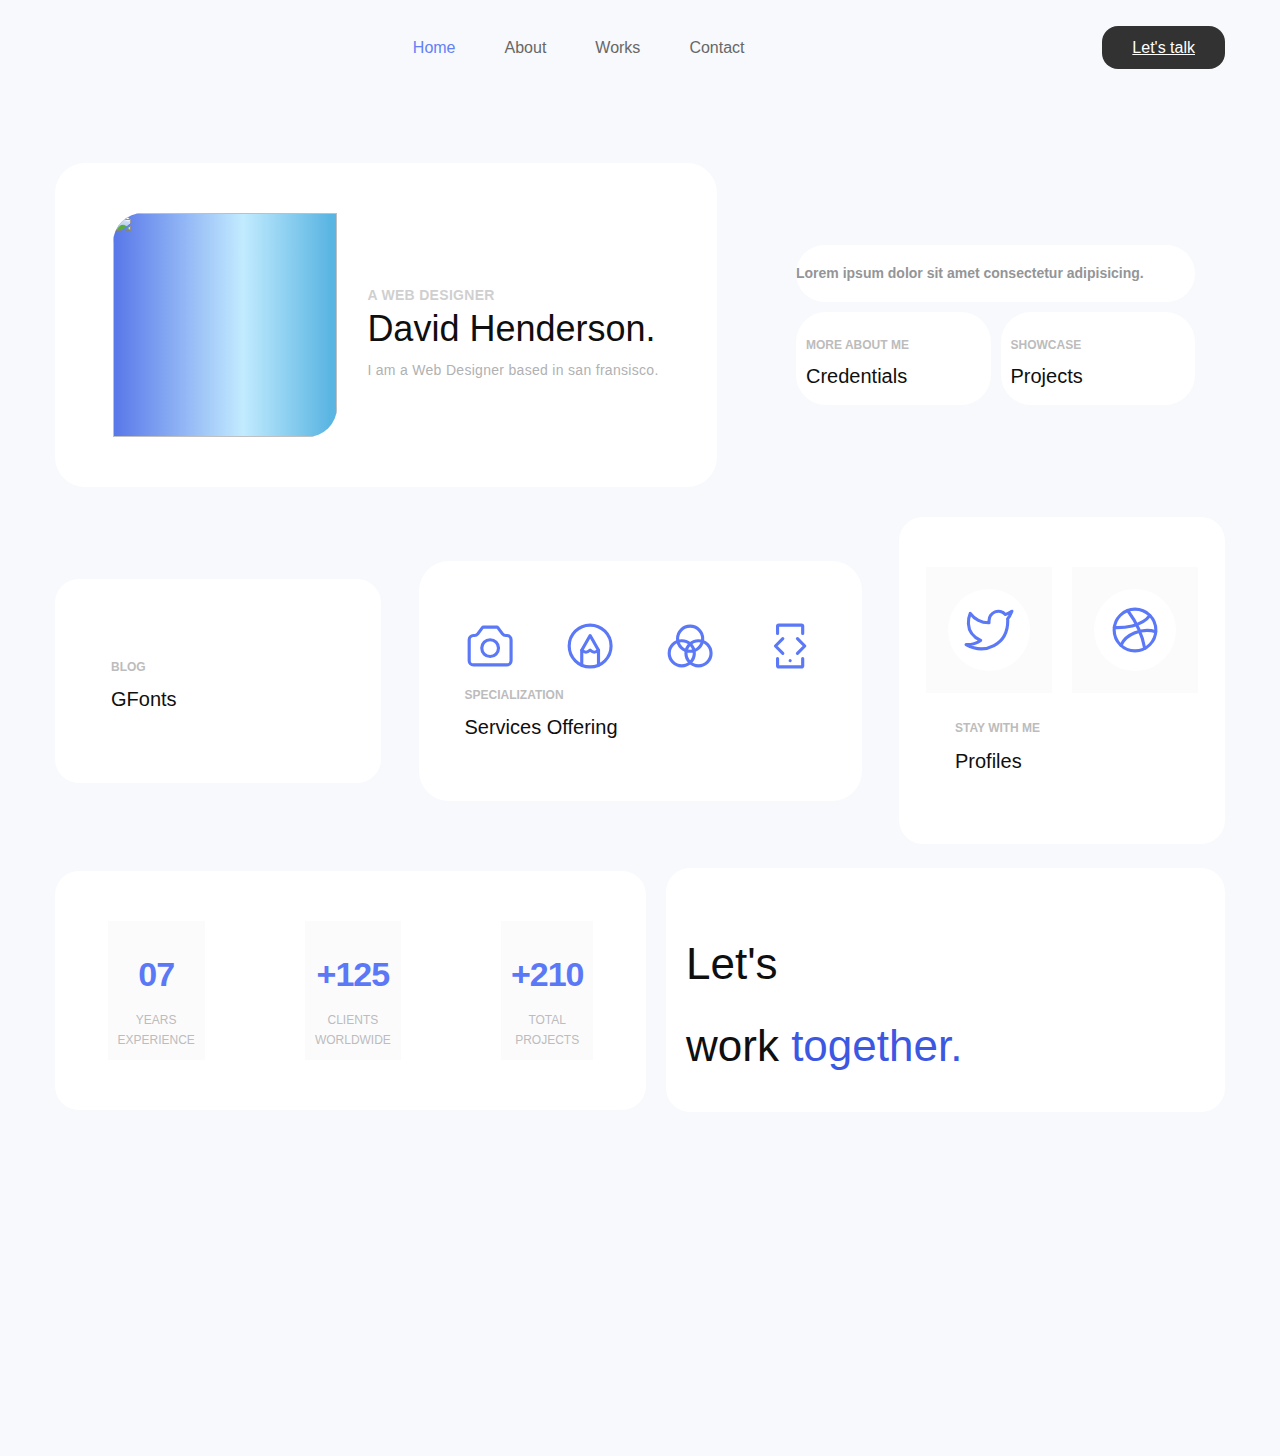
==== commit 921b2be3: "Personal Protfolio :computer:" ====
--- a/index.html
+++ b/index.html
@@ -63,7 +63,9 @@
                     </div>
                     <div class="cro-about-area-sectionOne-details">
                         <div class="cro-about-area-sectionOne-details-tab">
-                            <h4 class="cro-about-area-sectionOne-details-tab-h4">Lorem ipsum dolor sit amet consectetur adipisicing.</h4>
+                            <div class="cro-text-wrapper">
+                                <h4 class="cro-about-area-sectionOne-details-tab-h4">Lorem ipsum dolor sit amet consectetur adipisicing.</h4>
+                            </div>
                         </div>
                         <div class="cro-about-area-sectionOne-details-tab-img">
                             <div class="cro-about-area-sectionOne-details-tab-imgOne">
--- a/css/style.css
+++ b/css/style.css
@@ -206,6 +206,35 @@
 
 .cro-about-area-sectionOne-details-tab {
     margin-top: 0;
+    width: 100%;
+    position: relative;
+}
+
+.cro-text-wrapper{
+    white-space: nowrap;
+    background-color: #FFFFFF;
+    margin-bottom: 10px;
+    border-radius: 30px;
+    overflow: hidden;
+}
+
+.cro-about-area-sectionOne-details-tab-h4 {
+    display: inline-block;
+    animation: moveLeft 10s linear infinite;
+}
+
+@keyframes moveLeft {
+    0% {
+        transform: translateX(100%);
+    }
+    100% {
+        transform: translateX(-100%);
+    }
+}
+
+
+/* .cro-about-area-sectionOne-details-tab {
+    margin-top: 0;
     padding: 17px 25px;
     width: 100%;
 }
@@ -214,7 +243,7 @@
     background-color: #FFFFFF;
     padding: 17px 25px;
     border-radius: 30px;
-}
+} */
 
 .cro-about-area-sectionOne-details-tab-imgOne {
     width: 100%;
@@ -744,6 +773,11 @@
     .addMargin{
         margin-bottom: 250px;
     }
+
+    .cro-text-wrapper{
+        margin-bottom: 0;
+        margin-top: 15px;
+    }
 }
 
 /* update */
